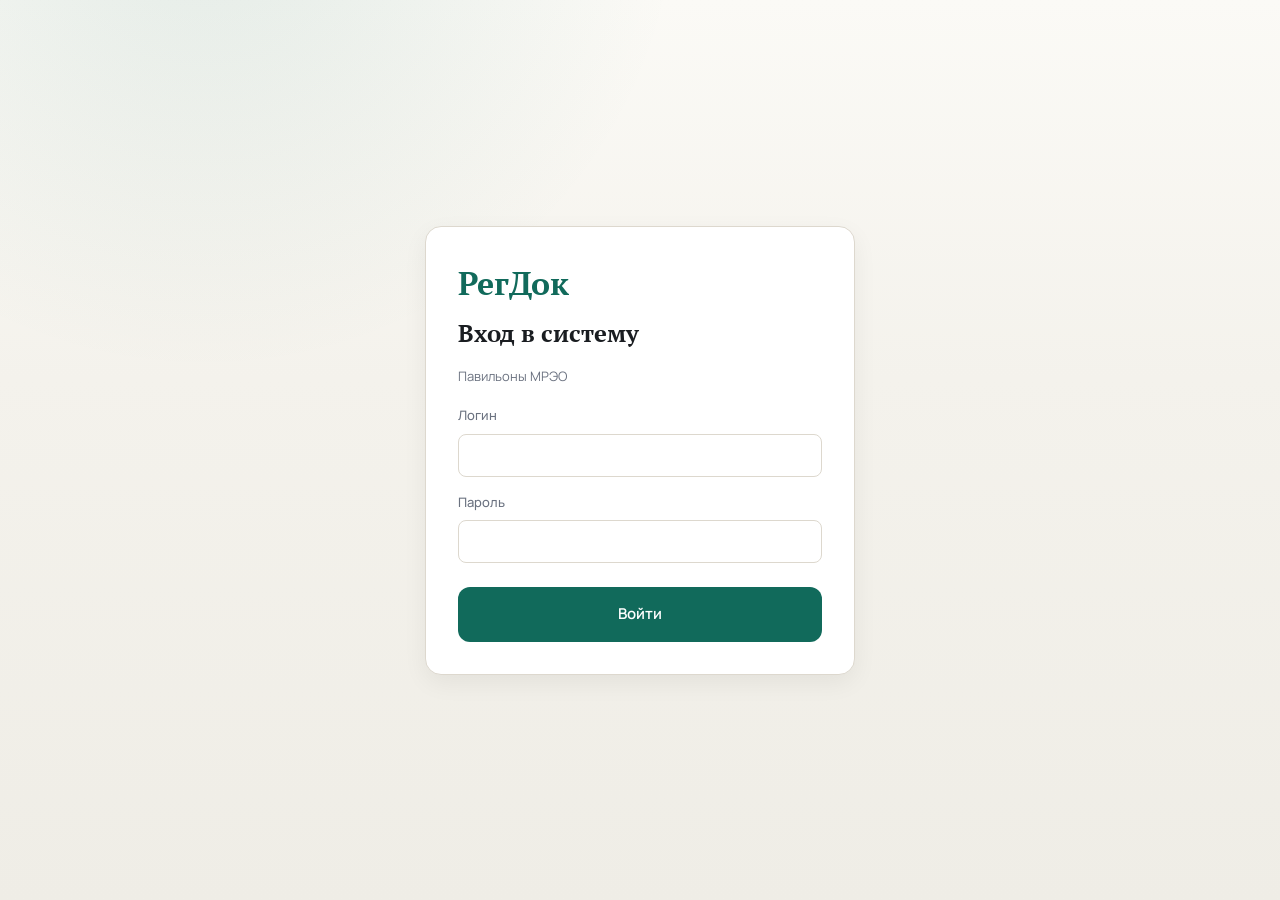
==== frontend/account.html @ 361590d9 "feat: redesign working frontend screens" ====
<!DOCTYPE html>
<html lang="ru">
<head>
  <meta charset="UTF-8">
  <meta name="viewport" content="width=device-width, initial-scale=1">
  <script src="page-auth-guard.js"></script>
  <title>Меню</title>
  <link rel="preconnect" href="https://fonts.googleapis.com">
  <link rel="preconnect" href="https://fonts.gstatic.com" crossorigin>
  <link href="https://fonts.googleapis.com/css2?family=Manrope:wght@400;500;600;700&family=PT+Serif:wght@400;600&display=swap" rel="stylesheet">
  <link rel="stylesheet" href="styles.css">
</head>
<body>
  <div id="appHeader"></div>
  <div class="account account--hub">
    <nav class="account__sidebar">
      <div class="menu-group">
        <div class="menu-group__title">Подготовка документов</div>
        <a href="index.html">Форма подготовки документов</a>
      </div>
      <div class="menu-group" id="menuGroupPlate">
        <div class="menu-group__title">Номера</div>
        <a href="plate-operator.html" id="linkPlate" style="display:none;">Невыданные номера</a>
        <a href="plate-cash.html" id="linkPlateCash" style="display:none;">Касса номеров</a>
        <a href="warehouse.html" id="linkWarehouse" style="display:none;">Склад заготовок</a>
      </div>
      <div class="menu-group" id="menuGroupCash">
        <div class="menu-group__title">Касса (павильон 1)</div>
        <a href="cash-shifts.html" id="linkCash" style="display:none;">Касса</a>
      </div>
      <div class="menu-group" id="menuGroupAdmin">
        <div class="menu-group__title">Управление</div>
        <a href="analytics-docs.html" id="linkAnalyticsDocs" style="display:none;">Аналитика — Документы</a>
        <a href="analytics-plates.html" id="linkAnalyticsPlates" style="display:none;">Аналитика — Номера</a>
        <a href="admin.html" id="linkAdmin" style="display:none;">Админка</a>
        <a href="users.html" id="linkUsers" style="display:none;">Управление аккаунтами</a>
      </div>
      <div class="menu-group" style="margin-top: 1.5rem;">
        <a href="#" id="linkChangePassword" style="color: var(--text-muted);">Сменить пароль</a>
        <a href="login.html" id="linkLogout" style="color: var(--text-muted);">Выйти</a>
      </div>
    </nav>
    <main class="account__content">
      <div class="account__hero">
        <p class="account__eyebrow">Профиль и навигация</p>
        <h1>Рабочий центр</h1>
        <p id="userInfo">Выберите раздел слева.</p>
      </div>
      <div class="account__note">
        Основная навигация доступна в меню шапки. Эта страница оставлена как спокойный центр разделов и смены пароля.
      </div>
    </main>
  </div>
  <div id="modalChangePassword" class="modal" aria-hidden="true">
    <div class="modal__box">
      <h3>Сменить пароль</h3>
      <label for="inputOldPassword">Текущий пароль</label>
      <input type="password" id="inputOldPassword" autocomplete="current-password">
      <label for="inputNewPassword">Новый пароль</label>
      <input type="password" id="inputNewPassword" autocomplete="new-password">
      <label for="inputNewPassword2">Повторите новый пароль</label>
      <input type="password" id="inputNewPassword2" autocomplete="new-password">
      <p id="passwordMsg" class="text-caption" style="margin:0 0 0.75rem;"></p>
      <div class="row-actions">
        <button type="button" class="btn btn--primary" id="btnSubmitPassword">Сохранить</button>
        <button type="button" class="btn btn--secondary" id="btnCancelPassword">Отмена</button>
      </div>
    </div>
  </div>
  <script src="auth.js"></script>
  <script src="header-common.js"></script>
  <script src="account.js"></script>
</body>
</html>
---- frontend/styles.css ----
/* ==========================================================================
   Eye W — Design system & layout (2026-style)
   Stripe/Notion/Linear inspired: air, hierarchy, one accent, soft shadows.
   All existing IDs and JS-targeted classes preserved.
   ========================================================================== */

/* -------------------------------------------------------------------------- */
/* 1. Reset & tokens                                                           */
/* -------------------------------------------------------------------------- */
:root {
  /* Primary + neutrals */
  --color-primary: #116a5b;
  --color-primary-hover: #0b5247;
  --color-primary-soft: #e7f2ef;
  --color-income: #0d6b5c;
  --color-danger: #b91c1c;
  --color-danger-bg: #fef2f2;

  --color-bg: #f5f3ee;
  --color-surface: #ffffff;
  --color-surface-alt: #f7f7f4;
  --color-text: #1a1d21;
  --color-text-muted: #6b7280;
  --color-border: #e4e1d9;
  --color-border-focus: var(--color-primary);

  /* Spacing (8px grid) */
  --space-1: 4px;
  --space-2: 8px;
  --space-3: 12px;
  --space-4: 16px;
  --space-5: 20px;
  --space-6: 24px;
  --space-8: 32px;
  --space-10: 40px;

  /* Radius */
  --radius-sm: 8px;
  --radius-md: 12px;
  --radius-lg: 16px;

  /* Shadows (soft, 2026) */
  --shadow-sm: 0 1px 2px rgba(0, 0, 0, 0.04);
  --shadow-md: 0 4px 12px rgba(0, 0, 0, 0.06);
  --shadow-lg: 0 8px 24px rgba(0, 0, 0, 0.06);

  /* Typography */
  --font-sans: 'Manrope', system-ui, -apple-system, sans-serif;
  --font-serif: 'PT Serif', Georgia, serif;

  --text-h1: 1.5rem;
  --text-h2: 1.25rem;
  --text-section: 0.875rem;
  --text-body: 0.9375rem;
  --text-caption: 0.8125rem;
  --line-height: 1.5;
  --line-height-tight: 1.35;

  /* Legacy aliases (used by existing markup) */
  --bg: var(--color-bg);
  --surface: var(--color-surface);
  --surface2: var(--color-surface-alt);
  --text: var(--color-text);
  --text-muted: var(--color-text-muted);
  --accent: var(--color-primary);
  --accent-hover: var(--color-primary-hover);
  --accent-soft: var(--color-primary-soft);
  --border: var(--color-border);
  --shadow: var(--shadow-sm);
  --radius: var(--radius-md);
}

*,
*::before,
*::after {
  box-sizing: border-box;
}

/* -------------------------------------------------------------------------- */
/* 2. Base                                                                     */
/* -------------------------------------------------------------------------- */
body {
  margin: 0;
  min-height: 100vh;
  background:
    radial-gradient(circle at 14% -10%, rgba(17, 106, 91, 0.11), transparent 34rem),
    linear-gradient(180deg, #fbfaf7 0%, var(--color-bg) 38%, #f0eee8 100%);
  color: var(--color-text);
  font-family: var(--font-sans);
  font-size: var(--text-body);
  line-height: var(--line-height);
  -webkit-font-smoothing: antialiased;
}

/* Typography scale */
.text-h1 { font-size: var(--text-h1); font-weight: 600; line-height: var(--line-height-tight); color: var(--color-text); }
.text-h2 { font-size: var(--text-h2); font-weight: 600; color: var(--color-text); }
.text-section { font-size: var(--text-section); font-weight: 600; color: var(--color-text-muted); text-transform: uppercase; letter-spacing: 0.03em; }
.text-body { font-size: var(--text-body); }
.text-caption { font-size: var(--text-caption); color: var(--color-text-muted); }

/* -------------------------------------------------------------------------- */
/* 3. Layout                                                                   */
/* -------------------------------------------------------------------------- */
.app,
.plate-page,
.plate-cash-page,
.cash-page,
.warehouse-page,
.admin,
.users {
  max-width: 1280px;
  margin: 0 auto;
  min-height: 100vh;
  display: flex;
  flex-direction: column;
  padding: var(--space-6);
}

/* Аналитика */
.analytics-section {
  margin-bottom: var(--space-6);
}

.analytics-section__header {
  display: flex;
  justify-content: space-between;
  align-items: center;
  margin-bottom: var(--space-3);
  gap: var(--space-3);
}

.analytics-section__controls {
  display: flex;
  align-items: center;
  gap: var(--space-2);
  font-size: var(--text-caption);
}

.analytics-section__controls select {
  padding: var(--space-1) var(--space-2);
  border-radius: var(--radius-sm);
  border: 1px solid var(--color-border);
  background: var(--color-surface);
}

.analytics-block {
  position: relative;
  background: var(--color-surface);
  border-radius: var(--radius-lg);
  border: 1px solid var(--color-border);
  padding: var(--space-4);
  box-shadow: var(--shadow-sm);
  min-height: 64px;
}

.analytics-block__loader {
  font-size: var(--text-caption);
  color: var(--color-text-muted);
}

.analytics-block--loading {
  opacity: 0.7;
}

.kpi-grid {
  display: grid;
  grid-template-columns: repeat(auto-fit, minmax(180px, 1fr));
  gap: var(--space-4);
}

.kpi-card {
  padding: var(--space-3);
  border-radius: var(--radius-md);
  border: 1px solid var(--color-border);
  background: var(--color-surface-alt);
}

.kpi-card--highlight {
  border-color: var(--color-primary);
  background: var(--color-primary-soft);
}

.kpi-card__label {
  font-size: var(--text-caption);
  color: var(--color-text-muted);
  margin-bottom: var(--space-2);
}

.kpi-card__value {
  font-size: 1.2rem;
  font-weight: 600;
  margin-bottom: var(--space-2);
}

.kpi-card__delta {
  font-size: var(--text-caption);
}

.delta {
  font-weight: 500;
}

.delta--up {
  color: #059669; /* green */
}

.delta--down {
  color: #b91c1c; /* red */
}

.delta--zero {
  color: var(--color-text-muted);
}

.table-wrapper {
  width: 100%;
  overflow-x: auto;
}

.analytics-table {
  width: 100%;
  border-collapse: collapse;
  font-size: var(--text-body);
}

.analytics-table th,
.analytics-table td {
  padding: var(--space-2) var(--space-3);
  border-bottom: 1px solid var(--color-border);
  text-align: left;
  white-space: nowrap;
}

.analytics-table th {
  font-size: var(--text-caption);
  color: var(--color-text-muted);
  text-transform: uppercase;
  letter-spacing: 0.03em;
}

.analytics-table--sortable th {
  cursor: pointer;
}

.analytics-table--sortable th.sorted {
  color: var(--color-primary);
}

.analytics-table--sortable th.sorted--asc::after,
.analytics-table--sortable th.sorted--desc::after {
  content: '';
  display: inline-block;
  margin-left: 4px;
  border: 4px solid transparent;
}

.analytics-table--sortable th.sorted--asc::after {
  border-bottom-color: var(--color-primary);
}

.analytics-table--sortable th.sorted--desc::after {
  border-top-color: var(--color-primary);
}

.account {
  display: flex;
  min-height: 100vh;
  max-width: none;
  padding: 0;
}

/* -------------------------------------------------------------------------- */
/* 4. Header & nav                                                             */
/* -------------------------------------------------------------------------- */
.header {
  background: var(--color-surface);
  padding: var(--space-5) var(--space-6);
  border-radius: var(--radius-lg);
  box-shadow: var(--shadow-sm);
  margin-bottom: var(--space-6);
  display: flex;
  flex-wrap: wrap;
  align-items: center;
  gap: var(--space-4);
  border: 1px solid var(--color-border);
}

.header__title {
  font-family: var(--font-serif);
  font-size: var(--text-h1);
  font-weight: 600;
  margin: 0;
  color: var(--color-text);
}

.header__subtitle {
  margin: 0;
  color: var(--color-text-muted);
  font-size: var(--text-caption);
  font-weight: 400;
}

.nav-bar {
  display: flex;
  flex-wrap: wrap;
  align-items: center;
  gap: var(--space-2) var(--space-4);
  margin-left: auto;
  font-size: var(--text-caption);
}

.nav-bar .nav-group {
  display: flex;
  align-items: center;
  gap: var(--space-2);
}

.nav-bar .nav-group + .nav-group::before {
  content: '';
  display: inline-block;
  width: 1px;
  height: 1em;
  background: var(--color-border);
  margin-right: var(--space-2);
  vertical-align: middle;
}

.nav-bar a {
  color: var(--color-primary);
  text-decoration: none;
  white-space: nowrap;
  padding: var(--space-1) var(--space-2);
  border-radius: var(--radius-sm);
  transition: color 0.15s ease, background 0.15s ease;
}

.nav-bar a:hover {
  color: var(--color-primary-hover);
  background: var(--color-primary-soft);
}

.nav-bar a:focus-visible {
  outline: none;
  box-shadow: 0 0 0 2px var(--color-primary-soft);
  border-radius: var(--radius-sm);
}

.nav-bar .nav-user {
  color: var(--color-text-muted);
  margin-right: var(--space-1);
}

.nav-bar .nav-logout {
  color: var(--color-text-muted);
}

.nav-bar .nav-logout:hover {
  color: var(--color-text);
}

/* Dashboard header: павильон, быстрый экшен, меню 3 точки */
.header--dashboard .header__row {
  display: flex;
  flex-wrap: wrap;
  align-items: center;
  justify-content: space-between;
  gap: var(--space-4);
  width: 100%;
}
.header--dashboard .header__brand {
  display: flex;
  align-items: center;
  gap: var(--space-4);
  flex-wrap: wrap;
}
.header--dashboard .header__title {
  margin: 0;
}
.header__pavilion-label,
.header__pavilion-select {
  font-size: var(--text-caption);
  color: var(--color-text-muted);
}
.header__pavilion-select {
  padding: var(--space-1) var(--space-2);
  border: 1px solid var(--color-border);
  border-radius: var(--radius-sm);
  background: var(--color-surface);
  color: var(--color-text);
}
.header__actions {
  display: flex;
  align-items: center;
  gap: var(--space-3);
}
.header__quick-create {
  white-space: nowrap;
}
.header__menu-wrap {
  position: relative;
  display: flex;
  align-items: center;
  gap: var(--space-2);
}
.header__user-name {
  font-size: var(--text-body);
  color: var(--color-text);
  cursor: pointer;
  padding: var(--space-1) var(--space-2);
  border-radius: var(--radius-sm);
  user-select: none;
}
.header__user-name:hover {
  color: var(--color-primary);
  background: var(--color-primary-soft);
}
.header__logout-link {
  font-size: var(--text-caption);
  color: var(--color-text-muted);
  text-decoration: none;
  padding: var(--space-1) var(--space-2);
  border-radius: var(--radius-sm);
  white-space: nowrap;
}
.header__logout-link:hover {
  color: var(--color-primary);
  background: var(--color-primary-soft);
}
.header__menu-btn {
  width: 2.25rem;
  height: 2.25rem;
  padding: 0;
  border: 1px solid var(--color-border);
  border-radius: var(--radius-sm);
  background: var(--color-surface);
  color: var(--color-text);
  font-size: 1.25rem;
  line-height: 1;
  cursor: pointer;
  display: flex;
  align-items: center;
  justify-content: center;
  transition: background 0.15s ease, border-color 0.15s ease;
}
.header__menu-btn:hover {
  background: var(--color-surface-alt);
  border-color: var(--color-text-muted);
}
.header__dropdown {
  position: absolute;
  top: 100%;
  right: 0;
  margin-top: var(--space-1);
  min-width: 12rem;
  background: var(--color-surface);
  border: 1px solid var(--color-border);
  border-radius: var(--radius-md);
  box-shadow: var(--shadow-lg);
  z-index: 100;
  padding: var(--space-2);
}
.header__dropdown {
  display: none;
}
.header__dropdown.header__dropdown--open {
  display: block;
}
.header__dropdown-group {
  font-size: var(--text-caption);
  font-weight: 600;
  color: var(--color-text-muted);
  padding: var(--space-2) var(--space-3) var(--space-1);
  margin-top: var(--space-2);
}
.header__dropdown-group:first-child {
  margin-top: 0;
}
.header__dropdown-inner a {
  display: block;
  padding: var(--space-2) var(--space-3);
  color: var(--color-text);
  text-decoration: none;
  border-radius: var(--radius-sm);
  font-size: var(--text-body);
}
.header__dropdown-inner a:hover {
  background: var(--color-primary-soft);
  color: var(--color-primary);
}
.header__dropdown-inner a.header__dropdown-link--active {
  background: var(--color-primary-soft);
  color: var(--color-primary);
  font-weight: 600;
}
.header__dropdown-inner hr {
  border: none;
  border-top: 1px solid var(--color-border);
  margin: var(--space-2) 0;
}

.orders-table {
  width: 100%;
  border-collapse: collapse;
  font-size: var(--text-caption);
}
.orders-table th,
.orders-table td {
  padding: var(--space-2) var(--space-3);
  text-align: left;
  border-bottom: 1px solid var(--color-border);
}
.orders-table th {
  font-weight: 600;
  color: var(--color-text-muted);
}

.header__operator,
.header__user {
  margin-left: auto;
  font-size: var(--text-caption);
  color: var(--color-text-muted);
}

.header__operator-label { margin-right: var(--space-2); }
.header__operator-name { font-weight: 600; color: var(--color-text); }
.header__user a { color: var(--color-primary); }

.header__operator-btn,
.header__operator-select {
  padding: var(--space-2) var(--space-3);
  font-size: var(--text-caption);
  border: 1px solid var(--color-border);
  border-radius: var(--radius-sm);
  background: var(--color-surface-alt);
  color: var(--color-text);
  cursor: pointer;
  transition: border-color 0.15s ease, color 0.15s ease;
}

.header__operator-btn:hover {
  color: var(--color-primary);
  border-color: var(--color-primary);
}

/* -------------------------------------------------------------------------- */
/* 5. Main content                                                             */
/* -------------------------------------------------------------------------- */
.main {
  flex: 1;
  display: flex;
  flex-direction: column;
  gap: var(--space-5);
}

/* -------------------------------------------------------------------------- */
/* 6. Cards                                                                    */
/* -------------------------------------------------------------------------- */
.card {
  background: linear-gradient(180deg, rgba(255, 255, 255, 0.98), rgba(255, 255, 255, 0.94));
  border-radius: 22px;
  box-shadow: 0 18px 44px rgba(42, 37, 27, 0.07);
  padding: var(--space-6);
  border: 1px solid rgba(228, 225, 217, 0.9);
  transition: box-shadow 0.2s ease;
}

.card:hover {
  box-shadow: 0 22px 54px rgba(42, 37, 27, 0.09);
}

.card__title {
  font-family: var(--font-serif);
  font-size: var(--text-h2);
  font-weight: 600;
  margin: 0 0 var(--space-5) 0;
  color: var(--color-text);
  padding-bottom: var(--space-3);
  border-bottom: 1px solid var(--color-border);
}

.card__title-row {
  display: flex;
  align-items: center;
  justify-content: space-between;
  gap: var(--space-3);
  margin-bottom: var(--space-5);
}

.card__title-row .card__title {
  margin: 0;
  flex: 1;
}

.card--primary {
  position: relative;
  overflow: hidden;
  border-left: 0;
}

.card--primary::before {
  content: "";
  position: absolute;
  inset: 0 auto 0 0;
  width: 5px;
  background: linear-gradient(180deg, #116a5b, #d8a63f);
}

.card--summary .summary__value--total {
  font-size: 1.35rem;
  color: var(--color-primary);
}

/* -------------------------------------------------------------------------- */
/* 7. Buttons                                                                  */
/* -------------------------------------------------------------------------- */
.btn {
  padding: var(--space-3) var(--space-5);
  font: inherit;
  font-size: var(--text-body);
  font-weight: 600;
  border: none;
  border-radius: var(--radius-md);
  cursor: pointer;
  transition: background 0.15s ease, transform 0.05s ease, box-shadow 0.15s ease;
}

.btn:focus-visible {
  outline: none;
  box-shadow: 0 0 0 2px var(--color-surface), 0 0 0 4px var(--color-primary-soft);
}

.btn:active {
  transform: scale(0.98);
}

.btn--primary {
  background: var(--color-primary);
  color: #fff;
}

.btn--primary:hover:not(:disabled) {
  background: var(--color-primary-hover);
  box-shadow: var(--shadow-sm);
}

.btn--primary:disabled {
  background: var(--color-border);
  color: var(--color-text-muted);
  cursor: not-allowed;
}

.btn--secondary {
  background: var(--color-surface-alt);
  color: var(--color-text);
  border: 1px solid var(--color-border);
}

.btn--secondary:hover:not(:disabled) {
  background: var(--color-border);
  border-color: var(--color-text-muted);
}

.btn--secondary:disabled {
  opacity: 0.6;
  cursor: not-allowed;
}

.btn--danger {
  background: var(--color-danger);
  color: #fff;
  border-color: var(--color-danger);
}

.btn--danger:hover:not(:disabled) {
  background: #991b1b;
}

.btn-sm {
  padding: var(--space-2) var(--space-3);
  font-size: var(--text-caption);
}

.btn-group {
  display: flex;
  gap: var(--space-2);
  flex-wrap: wrap;
  align-items: center;
}

.btn-group--vertical { flex-direction: column; align-items: flex-start; }
.btn-group--separated { gap: var(--space-3); }
.btn-group--separated .btn-group__primary { padding-right: var(--space-2); border-right: 1px solid var(--color-border); }

.actions {
  display: flex;
  flex-wrap: wrap;
  gap: var(--space-3);
}

/* -------------------------------------------------------------------------- */
/* 8. Form: grid, sections, fields (keep for app.js)                          */
/* -------------------------------------------------------------------------- */
.form-grid,
.form-row {
  display: grid;
  gap: var(--space-4) var(--space-5);
  margin-bottom: var(--space-5);
}

.form-grid {
  grid-template-columns: 1fr 1fr;
}

.form-row {
  grid-template-columns: repeat(auto-fit, minmax(160px, 1fr));
}

.form-row.amounts {
  grid-template-columns: repeat(auto-fit, minmax(120px, 1fr));
}

.form-row--add-doc {
  grid-template-columns: 1fr auto;
  align-items: end;
}

.btn--add-doc { margin-bottom: var(--space-1); }

.form-section {
  border: none;
  margin: 0 0 var(--space-6) 0;
  padding: 0 0 var(--space-5) 0;
  border-bottom: 1px solid rgba(228, 225, 217, 0.75);
}

.form-section:last-of-type {
  border-bottom: none;
  margin-bottom: 0;
  padding-bottom: 0;
}

.form-section--togglable {
  padding: 0;
  border: 1px solid rgba(228, 225, 217, 0.82);
  border-radius: 18px;
  background: rgba(247, 247, 244, 0.72);
  overflow: hidden;
  margin-bottom: var(--space-4);
}

.form-section--togglable .form-section__toggle {
  padding: var(--space-3) var(--space-4);
  cursor: pointer;
  user-select: none;
  transition: background 0.15s ease;
}

.form-section--togglable .form-section__toggle:hover {
  background: rgba(0, 0, 0, 0.03);
}

.form-section--togglable .form-section__body {
  padding: 0 var(--space-4) var(--space-4);
  overflow: hidden;
  opacity: 1;
}

.form-section--togglable .form-section__body--closed {
  display: none;
  padding-top: 0;
  padding-bottom: 0;
  opacity: 0;
  margin: 0;
}

.form-section--togglable .form-section__body .form-grid {
  margin-bottom: 0;
  padding-top: var(--space-2);
  border-top: 1px solid rgba(228, 225, 217, 0.78);
}

.form-section__title {
  font-family: var(--font-sans);
  font-size: 0.78rem;
  font-weight: 700;
  color: #52615f;
  text-transform: uppercase;
  letter-spacing: 0.075em;
  padding: 0 var(--space-2) 0 0;
}

.form-section__sub { margin-top: var(--space-5); padding-top: var(--space-4); border-top: 1px solid var(--color-border); }
.form-section__sub-title { font-size: var(--text-caption); font-weight: 600; color: var(--color-text-muted); margin-bottom: var(--space-3); }
.form-grid--wide { grid-template-columns: repeat(auto-fill, minmax(160px, 1fr)); }
.form-grid--dkp { grid-template-columns: repeat(auto-fit, minmax(140px, 1fr)); }
.form-section__sub--dkp-single .field--dkp-row { display: flex; flex-wrap: wrap; align-items: flex-end; gap: var(--space-4); }
.form-section__sub--dkp-single .field--dkp-row .field--grow { flex: 1; min-width: 200px; }

.document-group {
  display: grid;
  gap: var(--space-3);
  padding: var(--space-4) 0 0;
  border: 0;
  border-top: 1px solid rgba(228, 225, 217, 0.78);
  border-radius: 0;
  background: transparent;
}

.document-group__title {
  display: inline-flex;
  width: fit-content;
  align-items: center;
  gap: var(--space-2);
  font-size: 0.76rem;
  font-weight: 700;
  letter-spacing: 0.065em;
  text-transform: uppercase;
  color: #52615f;
}

.document-group__title::before {
  content: "";
  width: 0.55rem;
  height: 0.55rem;
  border-radius: 999px;
  background: color-mix(in srgb, var(--color-primary) 72%, #d8a63f);
}

.document-group__row {
  display: grid;
  grid-template-columns: repeat(12, minmax(0, 1fr));
  align-items: flex-end;
  gap: var(--space-3);
}

.document-group__row--passport .mini-field:nth-child(1) { grid-column: span 2; min-width: 5.75rem; }
.document-group__row--passport .mini-field:nth-child(2) { grid-column: span 3; min-width: 7rem; }
.document-group__row--passport .mini-field--issued-by { grid-column: span 7; }
.document-group__row:not(.document-group__row--passport) .mini-field { grid-column: span 3; min-width: 9rem; }
.document-group__row--passport .mini-field:nth-child(1),
.document-group__row--passport .mini-field:nth-child(2),
.document-group__row:not(.document-group__row--passport) .mini-field {
  justify-self: start;
  width: 100%;
}

.document-group__row--passport .mini-field:nth-child(1) { max-width: 7rem; }
.document-group__row--passport .mini-field:nth-child(2) { max-width: 9rem; }
.document-group__row:not(.document-group__row--passport) .mini-field { max-width: 11rem; }

.mini-field {
  display: flex;
  flex-direction: column;
  gap: var(--space-1);
}

.mini-field--issued-by {
  min-width: min(100%, 18rem);
}

.field__input--series {
  width: 6.5rem;
}

.field__input--doc-number {
  width: 8rem;
}

.field__input--date {
  width: 10rem;
}

.field__input--division {
  width: 9rem;
}

.field__input--phone {
  max-width: 18rem;
}

.vehicle-docs {
  display: grid;
  grid-template-columns: repeat(auto-fit, minmax(260px, 1fr));
  gap: var(--space-4);
}

.vehicle-doc {
  display: flex;
  flex-direction: column;
  gap: var(--space-3);
  padding: var(--space-3);
  border: 1px solid var(--color-border);
  border-radius: var(--radius-sm);
  background: var(--color-surface);
}

/* Toggle / checkbox */
.toggle-label {
  display: inline-flex;
  align-items: center;
  gap: var(--space-3);
  cursor: pointer;
  font-weight: 500;
  font-size: var(--text-body);
  color: var(--color-text);
}

.toggle-label__input {
  position: absolute;
  opacity: 0;
  width: 0;
  height: 0;
}

.toggle-label__box {
  flex-shrink: 0;
  width: 1.25rem;
  height: 1.25rem;
  border: 2px solid var(--color-border);
  border-radius: 5px;
  background: var(--color-surface);
  transition: border-color 0.15s ease, background 0.15s ease, box-shadow 0.15s ease;
  position: relative;
}

.toggle-label__input:focus-visible + .toggle-label__box {
  box-shadow: 0 0 0 2px var(--color-primary-soft);
}

.toggle-label__input:checked + .toggle-label__box {
  background: var(--color-primary);
  border-color: var(--color-primary);
}

.toggle-label__input:checked + .toggle-label__box::after {
  content: '';
  position: absolute;
  left: 5px;
  top: 2px;
  width: 5px;
  height: 9px;
  border: solid white;
  border-width: 0 2px 2px 0;
  transform: rotate(45deg);
}

.toggle-label__text { flex: 1; }

/* Field */
.field__label {
  display: block;
  font-size: 0.76rem;
  font-weight: 650;
  color: var(--color-text-muted);
  margin-bottom: 0.38rem;
  letter-spacing: 0.012em;
}

.field__input,
.field__select {
  width: 100%;
  padding: 0.86rem 0.92rem;
  font: inherit;
  font-size: var(--text-body);
  border: 1px solid rgba(214, 210, 200, 0.95);
  border-radius: 14px;
  background: rgba(247, 247, 244, 0.78);
  color: var(--color-text);
  box-shadow: inset 0 1px 0 rgba(255, 255, 255, 0.75);
  transition: border-color 0.15s ease, box-shadow 0.15s ease, background 0.15s ease;
}

.field__input:focus,
.field__select:focus {
  outline: none;
  border-color: var(--color-primary);
  background: #fff;
  box-shadow: 0 0 0 3px rgba(17, 106, 91, 0.11), inset 0 1px 0 rgba(255, 255, 255, 0.8);
}

.field__input::placeholder {
  color: var(--color-text-muted);
}

.field__input--number { max-width: 140px; }
.field__input--readonly {
  background: var(--color-surface-alt);
  color: var(--color-text-muted);
  cursor: default;
}

.field--full { grid-column: 1 / -1; }
.field--plate { display: flex; align-items: flex-end; }
.plate-option { display: flex; align-items: center; gap: var(--space-3); flex-wrap: wrap; }
.plate-option .toggle-label { margin-bottom: 0; }
.plate-option__qty { flex-shrink: 0; }
.field__select--sm { padding: 0.4rem 0.5rem; font-size: var(--text-caption); min-width: 120px; }

/* -------------------------------------------------------------------------- */
/* 9. Documents to print & doc list (app.js)                                  */
/* -------------------------------------------------------------------------- */
.documents-to-print { margin: var(--space-4) 0; }
.documents-to-print__empty { color: var(--color-text-muted); font-size: var(--text-caption); margin: 0 0 var(--space-2) 0; }
.documents-to-print__list { list-style: none; margin: 0; padding: 0; }

.documents-to-print__item {
  display: flex;
  align-items: center;
  justify-content: space-between;
  padding: var(--space-2) var(--space-3);
  background: var(--color-surface-alt);
  border-radius: var(--radius-sm);
  margin-bottom: var(--space-2);
  font-size: var(--text-caption);
  transition: background 0.15s ease;
}

.documents-to-print__item:hover {
  background: var(--color-border);
}

.documents-to-print__item-info { display: flex; align-items: baseline; gap: var(--space-2); }
.documents-to-print__item-price { color: var(--color-text-muted); font-size: 0.85rem; }

.documents-to-print__item-remove {
  padding: var(--space-1) var(--space-2);
  font-size: 0.8rem;
  color: var(--color-text-muted);
  background: transparent;
  border: 1px solid var(--color-border);
  border-radius: var(--radius-sm);
  cursor: pointer;
  transition: color 0.15s ease, border-color 0.15s ease;
}

.documents-to-print__item-remove:hover {
  color: var(--color-text);
  border-color: var(--color-text-muted);
}

.history-menu {
  position: relative;
  flex-shrink: 0;
}

.history-menu__trigger {
  border: 1px solid var(--color-border);
  background: var(--color-surface);
  color: var(--color-text);
  border-radius: 999px;
  padding: 10px 16px;
  font: inherit;
  font-size: var(--text-caption);
  font-weight: 600;
  cursor: pointer;
  transition: border-color 0.15s ease, background 0.15s ease, color 0.15s ease;
}

.history-menu__trigger:hover,
.history-menu__trigger[aria-expanded="true"] {
  border-color: var(--color-primary);
  background: var(--color-primary-soft);
  color: var(--color-primary);
}

.history-menu__popover {
  position: absolute;
  top: calc(100% + 10px);
  right: 0;
  z-index: 20;
  width: min(360px, calc(100vw - 48px));
  padding: var(--space-3);
  background: var(--color-surface);
  border: 1px solid var(--color-border);
  border-radius: var(--radius-lg);
  box-shadow: var(--shadow-lg);
}

.history-menu__header,
.history-menu__footer {
  display: flex;
  align-items: center;
  justify-content: space-between;
  gap: var(--space-2);
}

.history-menu__header {
  margin-bottom: var(--space-3);
}

.history-menu__meta {
  color: var(--color-text-muted);
  font-size: var(--text-caption);
}

.history-menu__footer {
  margin-top: var(--space-3);
}

.history-menu__nav {
  border: 1px solid var(--color-border);
  background: var(--color-surface-alt);
  color: var(--color-text);
  border-radius: var(--radius-sm);
  padding: 8px 12px;
  font: inherit;
  font-size: var(--text-caption);
  cursor: pointer;
}

.history-menu__nav:disabled {
  opacity: 0.5;
  cursor: default;
}

/* -------------------------------------------------------------------------- */
/* 10. Summary & preview                                                       */
/* -------------------------------------------------------------------------- */
.summary { margin-bottom: var(--space-5); }
.summary__row {
  display: flex;
  justify-content: space-between;
  align-items: center;
  padding: var(--space-2) 0;
  border-bottom: 1px solid var(--color-border);
}
.summary__row:last-child { border-bottom: none; }
.summary__row--total {
  margin-top: var(--space-2);
  padding-top: var(--space-3);
  border-top: 2px solid var(--color-border);
}
.summary__label { color: var(--color-text-muted); font-size: var(--text-caption); }
.summary__value { font-weight: 600; color: var(--color-text); }
.summary__value--income { color: var(--color-income); }
.summary__value--total { font-family: var(--font-serif); }
.summary__hint { margin: var(--space-3) 0 0; font-size: 0.8rem; color: var(--color-text-muted); }

.preview {
  background: var(--color-surface-alt);
  border-radius: var(--radius-sm);
  padding: var(--space-4);
  font-size: var(--text-caption);
}
.preview__line { margin: var(--space-2) 0; }
.preview__line strong { color: var(--color-text-muted); font-weight: 500; margin-right: var(--space-2); }

/* -------------------------------------------------------------------------- */
/* 11. Form history (app.js)                                                  */
/* -------------------------------------------------------------------------- */
.form-history-list {
  list-style: none;
  margin: 0;
  padding: 0;
  max-height: 280px;
  overflow-y: auto;
}

.form-history-list__item {
  padding: var(--space-2) var(--space-3);
  border-radius: var(--radius-md);
  cursor: pointer;
  margin-bottom: var(--space-2);
  background: var(--color-surface-alt);
  font-size: var(--text-caption);
  border: 1px solid transparent;
  transition: background 0.15s ease, color 0.15s ease, border-color 0.15s ease;
}

.form-history-list--popover {
  max-height: 320px;
}

.form-history-list__title,
.form-history-list__time {
  display: block;
}

.form-history-list__title {
  font-weight: 600;
  color: var(--color-text);
}

.form-history-list__time {
  margin-top: 2px;
  color: var(--color-text-muted);
  font-size: 0.78rem;
}

.form-history-list__item:hover {
  background: var(--color-primary-soft);
  color: var(--color-primary);
  border-color: var(--color-primary-soft);
}

.form-history-list__item:focus-visible {
  outline: none;
  box-shadow: 0 0 0 2px var(--color-primary-soft);
}

.form-history-list__loading {
  color: var(--color-text-muted);
  padding: var(--space-2) 0;
}

/* -------------------------------------------------------------------------- */
/* 12. Footer                                                                  */
/* -------------------------------------------------------------------------- */
.footer {
  margin-top: var(--space-6);
  padding: var(--space-3) 0;
  font-size: 0.8rem;
  color: var(--color-text-muted);
  display: flex;
  justify-content: space-between;
  align-items: center;
}

.footer__time { font-variant-numeric: tabular-nums; }
.footer__admin { color: var(--color-primary); text-decoration: none; }
.footer__admin:hover { text-decoration: underline; }

/* -------------------------------------------------------------------------- */
/* 13. Data tables (unified)                                                   */
/* -------------------------------------------------------------------------- */
.data-table-wrap {
  overflow-x: auto;
  background: var(--color-surface);
  border-radius: var(--radius-lg);
  box-shadow: var(--shadow-sm);
  border: 1px solid var(--color-border);
}

.data-table {
  width: 100%;
  border-collapse: collapse;
  font-size: var(--text-body);
}

.data-table th,
.data-table td {
  padding: var(--space-3) var(--space-4);
  text-align: left;
  border-bottom: 1px solid var(--color-border);
}

.data-table th {
  background: var(--color-surface-alt);
  font-weight: 600;
  font-size: var(--text-caption);
  color: var(--color-text-muted);
}

.data-table tbody tr {
  transition: background 0.1s ease;
}

.data-table tbody tr:hover {
  background: var(--color-surface-alt);
}

.data-table tbody tr:last-child td { border-bottom: none; }
.data-table tfoot td {
  background: var(--color-surface-alt);
  font-weight: 600;
  border-top: 2px solid var(--color-border);
  padding: var(--space-3) var(--space-4);
}

.data-table input {
  width: 100%;
  min-width: 60px;
  padding: var(--space-2) var(--space-3);
  border: 1px solid transparent;
  border-radius: var(--radius-sm);
  box-sizing: border-box;
  font: inherit;
  transition: border-color 0.15s ease;
}

.data-table input:hover { border-color: var(--color-border); }
.data-table input:focus { outline: none; border-color: var(--color-primary); }

/* Status badges */
.badge {
  display: inline-block;
  font-size: var(--text-caption);
  padding: var(--space-1) var(--space-2);
  border-radius: var(--radius-sm);
  font-weight: 500;
}

.badge--paid { background: #fef3c7; color: #92400e; }
.badge--progress { background: #dbeafe; color: #1e40af; }
.badge--ready { background: #d1fae5; color: #065f46; }
.badge--problem { background: var(--color-danger-bg); color: var(--color-danger); }

/* -------------------------------------------------------------------------- */
/* 14. Modals (unified)                                                        */
/* -------------------------------------------------------------------------- */
.modal {
  display: none;
  position: fixed;
  inset: 0;
  background: rgba(0, 0, 0, 0.4);
  z-index: 100;
  align-items: center;
  justify-content: center;
  padding: var(--space-4);
  backdrop-filter: blur(2px);
}

.modal.show {
  display: flex;
}

.modal__box {
  background: var(--color-surface);
  padding: var(--space-6);
  border-radius: var(--radius-lg);
  max-width: 400px;
  width: 100%;
  box-shadow: var(--shadow-lg);
  border: 1px solid var(--color-border);
}

.modal__box h3 {
  margin: 0 0 var(--space-4);
  font-size: var(--text-h2);
  font-weight: 600;
}

.modal__box label {
  display: block;
  margin-bottom: var(--space-2);
  font-size: var(--text-caption);
  font-weight: 500;
  color: var(--color-text-muted);
}

.modal__box input {
  width: 100%;
  padding: var(--space-3) var(--space-4);
  margin-bottom: var(--space-4);
  box-sizing: border-box;
  border: 1px solid var(--color-border);
  border-radius: var(--radius-sm);
  font: inherit;
}

.modal__box input:focus {
  outline: none;
  border-color: var(--color-primary);
  box-shadow: 0 0 0 3px var(--color-primary-soft);
}

.modal__box .row-actions {
  display: flex;
  gap: var(--space-2);
  margin-top: var(--space-4);
}

/* -------------------------------------------------------------------------- */
/* 15. Login page                                                              */
/* -------------------------------------------------------------------------- */
.login-page {
  min-height: 100vh;
  display: flex;
  align-items: center;
  justify-content: center;
  padding: var(--space-6);
}

.login-card {
  background: var(--color-surface);
  border-radius: var(--radius-lg);
  box-shadow: var(--shadow-lg);
  padding: var(--space-8);
  width: 100%;
  max-width: 400px;
  border: 1px solid var(--color-border);
}

.login-card h1 {
  font-family: var(--font-serif);
  margin: 0 0 var(--space-4);
  font-size: var(--text-h1);
  font-weight: 600;
}

.login-card .login-subtitle {
  color: var(--color-text-muted);
  margin: 0 0 var(--space-5);
  font-size: var(--text-caption);
}

.login-card label {
  display: block;
  margin-bottom: var(--space-2);
  color: var(--color-text-muted);
  font-size: var(--text-caption);
  font-weight: 500;
}

.login-card input {
  width: 100%;
  padding: var(--space-3) var(--space-4);
  border: 1px solid var(--color-border);
  border-radius: var(--radius-sm);
  font-size: var(--text-body);
  margin-bottom: var(--space-4);
  box-sizing: border-box;
  transition: border-color 0.15s ease, box-shadow 0.15s ease;
}

.login-card input:focus {
  outline: none;
  border-color: var(--color-primary);
  box-shadow: 0 0 0 3px var(--color-primary-soft);
}

.login-card .btn {
  width: 100%;
  padding: var(--space-4);
  font-size: var(--text-body);
  margin-top: var(--space-2);
}

.login-error {
  color: var(--color-danger);
  font-size: var(--text-caption);
  margin-bottom: var(--space-4);
}

/* -------------------------------------------------------------------------- */
/* 16. Account (menu) sidebar                                                  */
/* -------------------------------------------------------------------------- */
.account__sidebar {
  width: 260px;
  min-width: 260px;
  background: var(--color-surface);
  border-right: 1px solid var(--color-border);
  padding: var(--space-5) 0;
}

.account__sidebar a {
  display: block;
  padding: var(--space-2) var(--space-5);
  color: var(--color-text);
  text-decoration: none;
  transition: background 0.15s ease, color 0.15s ease;
}

.account__sidebar a:hover {
  background: var(--color-surface-alt);
  color: var(--color-primary);
}

.account__sidebar .active {
  font-weight: 600;
  color: var(--color-primary);
}

.account__sidebar .menu-group { margin-top: var(--space-4); }
.account__sidebar .menu-group:first-child { margin-top: 0; }
.account__sidebar .menu-group__title {
  padding: var(--space-2) var(--space-5);
  font-size: 0.75rem;
  font-weight: 600;
  text-transform: uppercase;
  letter-spacing: 0.03em;
  color: var(--color-text-muted);
}

.account__content {
  flex: 1;
  padding: var(--space-8);
}

.account__content h1 { font-family: var(--font-serif); margin: 0 0 var(--space-2); font-size: var(--text-h1); }
.account__content p { color: var(--color-text-muted); margin: 0; }

/* -------------------------------------------------------------------------- */
/* 17. Plate operator page                                                     */
/* -------------------------------------------------------------------------- */
#orderList { margin-top: 0; }
.empty-msg {
  text-align: center;
  padding: var(--space-10) var(--space-4);
  color: var(--color-text-muted);
  font-size: var(--text-body);
}

.plate-table {
  width: 100%;
  border-collapse: collapse;
  background: var(--color-surface);
  border-radius: var(--radius-lg);
  box-shadow: var(--shadow-sm);
  overflow: hidden;
  border: 1px solid var(--color-border);
}

.plate-table th,
.plate-table td {
  padding: var(--space-3) var(--space-4);
  text-align: left;
  border-bottom: 1px solid var(--color-border);
}

.plate-table th {
  background: var(--color-surface-alt);
  font-weight: 600;
  font-size: var(--text-caption);
}

.plate-table tr:last-child td { border-bottom: none; }
.plate-table .status { font-size: var(--text-caption); padding: var(--space-1) var(--space-2); border-radius: var(--radius-sm); font-weight: 500; }
.plate-table .status-PAID { background: #fef3c7; color: #92400e; }
.plate-table .status-PLATE_IN_PROGRESS { background: #dbeafe; color: #1e40af; }
.plate-table .status-PLATE_READY { background: #d1fae5; color: #065f46; }
.plate-table .status-PROBLEM { background: var(--color-danger-bg); color: var(--color-danger); }
.plate-table .debt { color: var(--color-danger); font-weight: 600; }
.plate-table .paid { color: var(--color-income); }

.plate-table .doc-link {
  display: inline-flex;
  align-items: center;
  justify-content: center;
  width: 2rem;
  height: 2rem;
  border-radius: var(--radius-sm);
  background: var(--color-surface-alt);
  color: var(--color-primary);
  text-decoration: none;
  font-size: 1.1rem;
  transition: background 0.15s ease, color 0.15s ease;
}

.plate-table .doc-link:hover {
  background: var(--color-primary);
  color: var(--color-surface);
}
.plate-page__msg {
  margin: 0 0 var(--space-4);
  padding: var(--space-3) var(--space-4);
  border-radius: var(--radius-md);
  background: var(--color-primary-soft);
  color: var(--color-primary);
}
.plate-page__msg--error {
  background: var(--color-danger-bg);
  color: var(--color-danger);
}
.plate-cash-pending {
  margin-bottom: var(--space-5);
}

.btn-group__sep { width: 1px; height: 1.25em; background: var(--color-border); margin: 0 var(--space-1); }
.btn--danger-like { color: var(--color-text-muted); background: none; border: none; cursor: pointer; font: inherit; }
.btn--danger-like:hover { color: var(--color-danger); }

/* -------------------------------------------------------------------------- */
/* 18. Plate-cash & cash-shifts tables                                         */
/* -------------------------------------------------------------------------- */
.plate-cash-toolbar,
.cash-toolbar {
  display: flex;
  align-items: center;
  gap: var(--space-4);
  margin-bottom: var(--space-4);
  flex-wrap: wrap;
}

.plate-cash-table-wrap,
.cash-table-wrap {
  overflow-x: auto;
  background: var(--color-surface);
  border-radius: var(--radius-lg);
  box-shadow: var(--shadow-sm);
  border: 1px solid var(--color-border);
}

.plate-cash-table,
.cash-table {
  width: 100%;
  border-collapse: collapse;
  font-size: var(--text-body);
}

.plate-cash-table th,
.plate-cash-table td,
.cash-table th,
.cash-table td {
  padding: var(--space-2) var(--space-3);
  border-bottom: 1px solid var(--color-border);
}

.plate-cash-table th,
.cash-table th {
  background: var(--color-surface-alt);
  font-weight: 600;
  font-size: var(--text-caption);
}

.plate-cash-table .col-name,
.cash-table .col-name { min-width: 120px; max-width: 220px; width: 18%; }
.plate-cash-table .col-amount,
.cash-table .col-num { width: 82px; min-width: 82px; max-width: 100px; text-align: right; }
.plate-cash-table .col-amount input,
.cash-table .col-num input { text-align: right; min-width: 0; width: 100%; }
.plate-cash-table .col-del,
.cash-table .col-del { width: 32px; padding: var(--space-1); text-align: center; }
/* Касса (павильон 1): компактный вид, вписывается в общий стиль */
.cash-table { font-size: var(--text-caption); table-layout: fixed; }
.cash-table .col-name { min-width: 100px; max-width: 180px; }
.cash-table th, .cash-table td { padding: var(--space-1) var(--space-2); }
.cash-table input { padding: var(--space-1) var(--space-2); font-size: var(--text-caption); }
.cash-table tfoot td { padding: var(--space-2) var(--space-2); }
.plate-cash-table .col-del button,
.cash-table .col-del button {
  background: none;
  border: none;
  color: var(--color-text-muted);
  cursor: pointer;
  padding: var(--space-1);
  font-size: 1.1rem;
  line-height: 1;
  transition: color 0.15s ease;
}
.plate-cash-table .col-del button:hover,
.cash-table .col-del button:hover { color: var(--color-danger); }

.plate-cash-table tfoot td,
.cash-table tfoot td {
  background: var(--color-surface-alt);
  font-weight: 600;
  border-top: 2px solid var(--color-border);
  padding: var(--space-3) var(--space-3);
}

.plate-cash-msg,
.cash-msg { color: var(--color-text-muted); font-size: var(--text-caption); margin-top: var(--space-2); }
.plate-cash-msg.err,
.cash-msg.err { color: var(--color-danger); }

.plate-cash-table tr.day-sep td,
.cash-table tr.day-sep td {
  background: var(--color-surface-alt);
  font-weight: 600;
  padding: var(--space-2) var(--space-3);
  border-top: 2px solid var(--color-border);
  border-bottom: 1px solid var(--color-border);
  color: var(--color-text);
  border-left: none;
  border-right: none;
}

.amount-neg { color: var(--color-danger); }

/* -------------------------------------------------------------------------- */
/* 19. Warehouse                                                              */
/* -------------------------------------------------------------------------- */
.warehouse-card {
  background: var(--color-surface);
  border-radius: var(--radius-lg);
  box-shadow: var(--shadow-sm);
  padding: var(--space-6);
  margin-bottom: var(--space-6);
  border: 1px solid var(--color-border);
}

.warehouse-card h2 {
  font-size: var(--text-body);
  margin: 0 0 var(--space-4);
  color: var(--color-text-muted);
  font-weight: 600;
}

.warehouse-stat {
  font-size: 2rem;
  font-weight: 700;
  color: var(--color-primary);
  margin-bottom: var(--space-1);
}

.warehouse-stat-label { font-size: var(--text-caption); color: var(--color-text-muted); }
.warehouse-row { display: flex; align-items: center; gap: var(--space-3); margin-top: var(--space-4); flex-wrap: wrap; }
.warehouse-row input { width: 100px; padding: var(--space-2) var(--space-3); border: 1px solid var(--color-border); border-radius: var(--radius-sm); font: inherit; }
.warehouse-msg { font-size: var(--text-caption); margin-top: var(--space-2); }
.warehouse-msg.err { color: var(--color-danger); }
.warehouse-msg.ok { color: var(--color-income); }
.warehouse-breakdown { font-size: var(--text-body); color: var(--color-text-muted); margin-top: var(--space-1); }

/* -------------------------------------------------------------------------- */
/* 20. Admin                                                                   */
/* -------------------------------------------------------------------------- */
.admin section {
  background: var(--color-surface);
  border-radius: var(--radius-lg);
  box-shadow: var(--shadow-sm);
  padding: var(--space-5);
  margin-bottom: var(--space-6);
  border: 1px solid var(--color-border);
}

.admin section h2 { font-size: var(--text-body); margin: 0 0 var(--space-4); color: var(--color-text-muted); font-weight: 600; }
.admin table { width: 100%; border-collapse: collapse; font-size: var(--text-caption); }
.admin th, .admin td { text-align: left; padding: var(--space-2) var(--space-3); border-bottom: 1px solid var(--color-border); }
.admin th { color: var(--color-text-muted); font-weight: 500; }
.admin .loading { color: var(--color-text-muted); }
.admin .error { color: var(--color-danger); }
.admin .text-muted { color: var(--color-text-muted); }
.admin .stats { display: flex; flex-wrap: wrap; gap: var(--space-6); margin-bottom: var(--space-4); }
.admin .stat {
  background: var(--color-surface-alt);
  padding: var(--space-3) var(--space-4);
  border-radius: var(--radius-md);
  min-width: 140px;
}
.admin .stat strong { display: block; font-size: 1.25rem; color: var(--color-primary); }
.admin .stat span { font-size: var(--text-caption); color: var(--color-text-muted); }
.admin .btn-refresh { margin-bottom: var(--space-4); }
.admin .filter-row { display: flex; align-items: center; gap: var(--space-3); margin-bottom: var(--space-3); flex-wrap: wrap; }
.admin .filter-row select { padding: var(--space-2) var(--space-3); min-width: 160px; border: 1px solid var(--color-border); border-radius: var(--radius-sm); font: inherit; }
.admin .filter-row input[type="date"] { padding: var(--space-2) var(--space-3); border: 1px solid var(--color-border); border-radius: var(--radius-sm); font: inherit; }
.admin .order-id-copy { cursor: pointer; transition: color 0.15s ease; }
.admin .order-id-copy:hover { color: var(--color-primary); text-decoration: underline; }
.admin .modal { display: none; position: fixed; inset: 0; background: rgba(0,0,0,0.4); align-items: center; justify-content: center; z-index: 20; overflow: auto; padding: var(--space-4); }
.admin .modal.show { display: flex; }
.admin .modal__box { background: var(--color-surface); padding: var(--space-6); border-radius: var(--radius-lg); max-width: 560px; width: 100%; max-height: 90vh; overflow-y: auto; box-shadow: var(--shadow-lg); border: 1px solid var(--color-border); }
.admin .modal__box h3 { margin: 0 0 var(--space-4); }
.admin .detail-grid { font-size: var(--text-caption); }
.admin .detail-grid dt { color: var(--color-text-muted); margin: var(--space-1) 0 0; }
.admin .detail-grid dd { margin: 0 0 0 var(--space-4); }
.admin .price-list-table input { width: 100%; padding: var(--space-2) var(--space-3); font-size: var(--text-caption); border: 1px solid var(--color-border); border-radius: var(--radius-sm); }
.admin .price-list-table .price-list-remove { padding: var(--space-1) var(--space-2); font-size: 0.8rem; }
.admin .price-list-add-row { margin-top: var(--space-2); }

/* -------------------------------------------------------------------------- */
/* 21. Users                                                                   */
/* -------------------------------------------------------------------------- */
.users .users-table { width: 100%; border-collapse: collapse; font-size: var(--text-caption); }
.users .users-table th,
.users .users-table td { text-align: left; padding: var(--space-2) var(--space-3); border-bottom: 1px solid var(--color-border); }
.users .users-table th { color: var(--color-text-muted); font-weight: 500; }
.users .table-actions { display: flex; gap: var(--space-2); flex-wrap: wrap; }
.users .inactive { opacity: 0.65; }
.users .copy-link { cursor: pointer; color: var(--color-primary); font-size: var(--text-caption); }
.users .copy-link:hover { text-decoration: underline; }
.users .btn-danger { background: var(--color-danger); color: #fff; border-color: var(--color-danger); }
.users .btn-danger:hover { background: #991b1b; }
.users .modal { display: none; position: fixed; inset: 0; background: rgba(0,0,0,0.4); align-items: center; justify-content: center; z-index: 10; }
.users .modal.show { display: flex; }
.users .modal__box { background: var(--color-surface); padding: var(--space-6); border-radius: var(--radius-lg); min-width: 320px; max-width: 100%; box-shadow: var(--shadow-lg); border: 1px solid var(--color-border); }
.users .modal__box h3 { margin: 0 0 var(--space-4); }
.users .modal__box label { display: block; margin-bottom: var(--space-1); font-size: var(--text-caption); }
.users .modal__box input,
.users .modal__box select { width: 100%; padding: var(--space-2) var(--space-3); margin-bottom: var(--space-3); box-sizing: border-box; border: 1px solid var(--color-border); border-radius: var(--radius-sm); font: inherit; }
.users .modal__box .row { display: flex; gap: var(--space-2); margin-top: var(--space-4); }

/* -------------------------------------------------------------------------- */
/* 22. Print & responsive                                                     */
/* -------------------------------------------------------------------------- */
@media print {
  .app, .plate-page, .plate-cash-page, .cash-page, .warehouse-page, .admin, .users { max-width: none; padding: 0; }
  .card--primary::before { width: 2px; }
  .actions, .btn, .footer__time, .footer__admin, .header__operator-btn, .nav-bar, .header { display: none !important; }
  .card { box-shadow: none; border: 1px solid #ddd; }
}

@media (max-width: 768px) {
  .form-grid { grid-template-columns: 1fr; }
  .document-group__row,
  .document-group__row--passport {
    grid-template-columns: repeat(6, minmax(0, 1fr));
  }
  .document-group__row--passport .mini-field:nth-child(1) { grid-column: span 2; }
  .document-group__row--passport .mini-field:nth-child(2) { grid-column: span 4; }
  .document-group__row--passport .mini-field--issued-by {
    grid-column: 1 / -1;
  }
  .document-group__row:not(.document-group__row--passport) .mini-field { grid-column: span 3; }
  .form-row.amounts { grid-template-columns: 1fr; }
  .field__input--number { max-width: 100%; }
  .header { flex-direction: column; align-items: flex-start; }
  .header__operator { margin-left: 0; }
  .nav-bar { margin-left: 0; }
  .app, .plate-page, .plate-cash-page, .cash-page, .warehouse-page, .admin, .users { padding: var(--space-4); }
}

@media (max-width: 480px) {
  .document-group__row--passport .mini-field:nth-child(1),
  .document-group__row--passport .mini-field:nth-child(2),
  .document-group__row--passport .mini-field--issued-by,
  .document-group__row:not(.document-group__row--passport) .mini-field {
    grid-column: 1 / -1;
  }
}

/* -------------------------------------------------------------------------- */
/* 23. Analytics                                                              */
/* -------------------------------------------------------------------------- */
.analytics-page {
  max-width: 1440px;
}

.analytics-toolbar {
  display: flex;
  flex-wrap: wrap;
  gap: var(--space-3);
  align-items: end;
  margin-bottom: var(--space-5);
}

.analytics-filter {
  display: flex;
  flex-direction: column;
  gap: var(--space-1);
  min-width: 160px;
}

.analytics-filter span {
  color: var(--color-text-muted);
  font-size: var(--text-caption);
}

.analytics-filter select,
.analytics-filter input {
  padding: var(--space-2) var(--space-3);
  border: 1px solid var(--color-border);
  border-radius: var(--radius-sm);
  background: var(--color-surface);
  font: inherit;
}

.analytics-grid {
  display: grid;
  gap: var(--space-4);
}

.analytics-grid--cards {
  grid-template-columns: repeat(auto-fit, minmax(220px, 1fr));
  margin-bottom: var(--space-5);
}

.analytics-grid--main {
  grid-template-columns: minmax(0, 1.5fr) minmax(320px, 1fr);
  align-items: start;
}

.analytics-grid--quarters {
  grid-template-columns: repeat(auto-fit, minmax(170px, 1fr));
}

.analytics-stack {
  display: grid;
  gap: var(--space-4);
}

.analytics-card,
.analytics-panel {
  background: var(--color-surface);
  border: 1px solid var(--color-border);
  border-radius: var(--radius-lg);
  box-shadow: var(--shadow-sm);
}

.analytics-card {
  padding: var(--space-4);
}

.analytics-card--primary {
  border-color: color-mix(in srgb, var(--color-primary) 35%, var(--color-border));
}

.analytics-card__label {
  color: var(--color-text-muted);
  font-size: var(--text-caption);
  margin-bottom: var(--space-2);
}

.analytics-card__value {
  font-size: 1.8rem;
  font-weight: 700;
  line-height: 1.1;
  margin-bottom: var(--space-2);
}

.analytics-card__hint {
  color: var(--color-text-muted);
  font-size: var(--text-caption);
}

.analytics-panel {
  padding: var(--space-5);
}

.analytics-panel__header {
  margin-bottom: var(--space-4);
}

.analytics-panel__header h2 {
  margin: 0 0 var(--space-1);
  font-size: var(--text-body);
}

.analytics-panel__header p {
  margin: 0;
  color: var(--color-text-muted);
  font-size: var(--text-caption);
}

.analytics-table-wrap {
  overflow-x: auto;
}

.analytics-table {
  width: 100%;
  border-collapse: collapse;
  font-size: var(--text-caption);
}

.analytics-table th,
.analytics-table td {
  text-align: left;
  padding: var(--space-2) var(--space-3);
  border-bottom: 1px solid var(--color-border);
}

.analytics-table th {
  color: var(--color-text-muted);
  font-weight: 600;
  background: var(--color-surface-alt);
}

.analytics-status-list {
  display: grid;
  gap: var(--space-2);
}

.analytics-status-item {
  display: flex;
  justify-content: space-between;
  align-items: center;
  gap: var(--space-3);
  padding: var(--space-3);
  border-radius: var(--radius-md);
  background: var(--color-surface-alt);
}

.analytics-status-item span {
  color: var(--color-text-muted);
}

.analytics-status-item strong {
  font-size: 1.1rem;
}

.analytics-empty {
  padding: var(--space-5);
  border-radius: var(--radius-lg);
  border: 1px dashed var(--color-border);
  background: var(--color-surface);
  color: var(--color-text-muted);
}

.analytics-empty--error {
  color: var(--color-danger);
  border-color: color-mix(in srgb, var(--color-danger) 35%, var(--color-border));
}

@media (max-width: 1024px) {
  .analytics-grid--main {
    grid-template-columns: 1fr;
  }
}

@media (max-width: 640px) {
  .card__title-row {
    flex-direction: column;
    align-items: stretch;
  }

  .history-menu {
    width: 100%;
  }

  .history-menu__trigger {
    width: 100%;
  }

  .history-menu__popover {
    left: 0;
    right: auto;
    width: 100%;
  }
}

/* -------------------------------------------------------------------------- */
/* 24. Full working redesign layer                                             */
/* -------------------------------------------------------------------------- */
:root {
  --color-bg: #f4f2ec;
  --color-surface-alt: #f8f7f3;
  --color-border: #ddd8ce;
  --color-warning: #a16207;
  --color-warning-bg: #fffbeb;
}

body {
  background:
    radial-gradient(circle at 16% -12%, rgba(17, 106, 91, 0.10), transparent 30rem),
    linear-gradient(180deg, #fbfaf6 0%, #f4f2ec 42%, #efede6 100%);
}

.app,
.plate-page,
.plate-cash-page,
.cash-page,
.warehouse-page,
.admin,
.users {
  max-width: 1400px;
}

.header {
  border-radius: 18px;
  box-shadow: 0 12px 36px rgba(42, 37, 27, 0.06);
}

.header__logout-link {
  display: none;
}

.card,
.analytics-card,
.analytics-panel,
.warehouse-card,
.admin section,
.plate-table,
.plate-cash-table-wrap,
.data-table-wrap {
  box-shadow: 0 14px 38px rgba(42, 37, 27, 0.055);
}

.main-content--p1 {
  display: grid;
  grid-template-columns: minmax(0, 1fr) minmax(320px, 380px);
  gap: var(--space-5);
  align-items: start;
}

#mainForm {
  min-width: 0;
}

.work-sidebar {
  display: grid;
  gap: var(--space-4);
  position: sticky;
  top: var(--space-5);
  align-self: start;
  max-height: calc(100vh - 32px);
  overflow: auto;
  padding-bottom: var(--space-1);
}

.card--summary,
.card--preview {
  padding: var(--space-5);
  border-radius: 18px;
}

.card--summary {
  border-color: rgba(17, 106, 91, 0.28);
}

.card--summary .card__title,
.card--preview .card__title {
  font-family: var(--font-sans);
  font-size: 1rem;
  padding-bottom: var(--space-2);
  margin-bottom: var(--space-4);
}

.summary__row--total {
  align-items: flex-end;
}

.summary__value--total {
  color: var(--color-primary);
  font-size: 1.75rem;
  line-height: 1;
  font-family: var(--font-sans);
  font-weight: 800;
}

.actions--stacked {
  display: grid;
  grid-template-columns: 1fr;
  gap: var(--space-2);
}

.actions--stacked .btn {
  width: 100%;
}

.preview {
  max-height: 38vh;
  overflow: auto;
  background: transparent;
  padding: 0;
}

.preview__line {
  display: grid;
  grid-template-columns: 96px minmax(0, 1fr);
  gap: var(--space-2);
  padding: var(--space-2) 0;
  border-bottom: 1px solid rgba(221, 216, 206, 0.7);
}

.preview__line:last-child {
  border-bottom: 0;
}

.form-section {
  margin-bottom: var(--space-5);
  padding-bottom: var(--space-4);
}

.form-section__title {
  color: #44524f;
}

.form-grid,
.form-row {
  gap: var(--space-3) var(--space-4);
  margin-bottom: var(--space-4);
}

.field__input,
.field__select {
  padding: 0.72rem 0.84rem;
  border-radius: 12px;
}

.document-group {
  gap: var(--space-2);
  padding-top: var(--space-3);
}

.vehicle-doc {
  border-radius: 12px;
  background: #fbfaf7;
}

.history-menu__popover {
  width: min(420px, calc(100vw - 48px));
  max-height: min(460px, calc(100vh - 160px));
  overflow: auto;
}

.btn--danger-like {
  border: 1px solid transparent;
  border-radius: var(--radius-sm);
}

.btn--danger-like:hover {
  background: var(--color-danger-bg);
  border-color: rgba(185, 28, 28, 0.18);
}

.btn-group--row-actions {
  display: flex;
  align-items: center;
  justify-content: flex-end;
  gap: var(--space-2);
  flex-wrap: nowrap;
}

.plate-table {
  overflow: visible;
  font-size: var(--text-caption);
}

.plate-table th,
.plate-table td {
  vertical-align: middle;
}

.plate-table td:nth-child(2) {
  font-weight: 650;
  color: var(--color-text);
}

.plate-table__actions {
  min-width: 230px;
  text-align: right;
}

.plate-table .status,
.badge {
  display: inline-flex;
  align-items: center;
  width: fit-content;
  min-height: 24px;
  border-radius: 999px;
  font-weight: 700;
}

.badge--neutral {
  background: #eef2f1;
  color: #43514f;
}

.plate-cash-kpi {
  padding: var(--space-5);
  border: 1px solid rgba(17, 106, 91, 0.22);
  background: linear-gradient(180deg, #ffffff, #f9fbf8);
}

.plate-cash-kpi .cash-payout__label {
  text-transform: uppercase;
  letter-spacing: 0.06em;
  font-weight: 700;
}

.plate-cash-kpi .cash-payout__total {
  font-size: 1.8rem;
  color: var(--color-primary);
  font-weight: 800;
}

.plate-cash-kpi--empty {
  border-style: dashed;
  background: var(--color-surface);
}

.plate-cash-toolbar--main {
  justify-content: space-between;
}

.plate-cash-table tfoot td {
  font-size: 1rem;
}

.warehouse-grid,
.users-grid {
  display: grid;
  grid-template-columns: repeat(2, minmax(0, 1fr));
  gap: var(--space-5);
}

.warehouse-card--stock {
  position: relative;
}

.warehouse-kpi-grid {
  display: grid;
  grid-template-columns: repeat(3, minmax(0, 1fr));
  gap: var(--space-4);
}

.warehouse-kpi {
  min-height: 128px;
  padding: var(--space-4);
  border: 1px solid var(--color-border);
  border-radius: var(--radius-md);
  background: var(--color-surface-alt);
}

.warehouse-kpi--available .warehouse-stat {
  color: var(--color-income);
}

.warehouse-card--warning .warehouse-kpi--available .warehouse-stat {
  color: var(--color-danger);
}

.warehouse-warning {
  margin-bottom: var(--space-4);
  padding: var(--space-3) var(--space-4);
  border: 1px solid rgba(161, 98, 7, 0.25);
  border-radius: var(--radius-md);
  background: var(--color-warning-bg);
  color: var(--color-warning);
  font-weight: 650;
}

.warehouse-stat--sm {
  font-size: 1.3rem;
}

.warehouse-card--danger-zone {
  border-color: rgba(185, 28, 28, 0.16);
}

.admin section,
.users #listContent {
  overflow-x: auto;
}

.admin table,
.users-table {
  min-width: 760px;
}

.admin-order-id {
  max-width: 160px;
}

.admin-order-id strong,
.admin-order-id span {
  display: block;
}

.admin-order-id span {
  margin-top: 2px;
  color: var(--color-text-muted);
  font-size: 0.72rem;
  white-space: nowrap;
  overflow: hidden;
  text-overflow: ellipsis;
}

.users > p {
  margin: 0 0 var(--space-5);
}

.users #btnAdd {
  background: var(--color-primary);
  color: #fff;
}

.users #btnAdd:hover {
  background: var(--color-primary-hover);
}

.login-card {
  max-width: 430px;
}

.login-brand {
  margin: 0 0 var(--space-2);
  font-family: var(--font-serif);
  font-size: 2rem;
  font-weight: 700;
  color: var(--color-primary);
}

.account--hub {
  max-width: 1400px;
  margin: 0 auto;
  min-height: calc(100vh - 112px);
  padding: 0 var(--space-6) var(--space-6);
  gap: var(--space-5);
}

.account--hub .account__sidebar {
  width: 300px;
  min-width: 300px;
  border: 1px solid var(--color-border);
  border-radius: 18px;
  box-shadow: var(--shadow-sm);
  margin-top: var(--space-6);
}

.account--hub .account__content {
  padding: var(--space-6) 0 0;
}

.account__hero {
  background: var(--color-surface);
  border: 1px solid var(--color-border);
  border-radius: 18px;
  padding: var(--space-8);
  box-shadow: var(--shadow-sm);
}

.account__eyebrow {
  color: var(--color-primary) !important;
  text-transform: uppercase;
  letter-spacing: 0.07em;
  font-weight: 800;
  font-size: var(--text-caption);
  margin-bottom: var(--space-2) !important;
}

.account__note {
  margin-top: var(--space-5);
  padding: var(--space-4);
  border-radius: var(--radius-md);
  background: var(--color-primary-soft);
  color: var(--color-primary);
}

.analytics-card--turnover {
  background: linear-gradient(180deg, #fff, #faf9f4);
}

@media (min-width: 1025px) {
  .plate-table th:last-child,
  .plate-table td:last-child {
    position: sticky;
    right: 0;
    background: var(--color-surface);
    box-shadow: -10px 0 18px rgba(42, 37, 27, 0.04);
  }

  .plate-table th:last-child {
    background: var(--color-surface-alt);
  }
}

@media (max-width: 1180px) {
  .main-content--p1 {
    grid-template-columns: 1fr;
  }

  .work-sidebar {
    position: static;
    max-height: none;
    grid-template-columns: repeat(2, minmax(0, 1fr));
  }
}

@media (max-width: 768px) {
  .work-sidebar {
    display: block;
    padding-bottom: 96px;
  }

  .card--summary {
    position: fixed;
    left: var(--space-3);
    right: var(--space-3);
    bottom: var(--space-3);
    z-index: 60;
    padding: var(--space-3);
    border-radius: 16px;
    box-shadow: var(--shadow-lg);
  }

  .card--summary .card__title,
  .card--summary .summary__row:not(.summary__row--total),
  .card--summary .summary__hint {
    display: none;
  }

  .card--summary .summary {
    margin-bottom: var(--space-2);
  }

  .card--summary .summary__row--total {
    margin: 0;
    padding: 0;
    border: 0;
  }

  .card--summary .actions--stacked {
    grid-template-columns: 1fr 1fr;
  }

  .warehouse-kpi-grid,
  .warehouse-grid {
    grid-template-columns: 1fr;
  }

  .plate-table {
    border: 0;
    background: transparent;
    box-shadow: none;
  }

  .plate-table thead {
    display: none;
  }

  .plate-table,
  .plate-table tbody,
  .plate-table tr,
  .plate-table td {
    display: block;
    width: 100%;
  }

  .plate-table tr {
    margin-bottom: var(--space-4);
    padding: var(--space-4);
    border: 1px solid var(--color-border);
    border-radius: var(--radius-lg);
    background: var(--color-surface);
    box-shadow: var(--shadow-sm);
  }

  .plate-table td {
    display: grid;
    grid-template-columns: 110px minmax(0, 1fr);
    gap: var(--space-3);
    padding: var(--space-2) 0;
    border-bottom: 1px solid rgba(221, 216, 206, 0.65);
  }

  .plate-table td::before {
    content: attr(data-label);
    color: var(--color-text-muted);
    font-size: var(--text-caption);
    font-weight: 700;
  }

  .plate-table td:last-child {
    border-bottom: 0;
  }

  .plate-table__actions {
    min-width: 0;
    text-align: left;
  }

  .btn-group--row-actions {
    justify-content: flex-start;
    flex-wrap: wrap;
  }

  .account--hub {
    flex-direction: column;
    padding: 0 var(--space-4) var(--space-4);
  }

  .account--hub .account__sidebar {
    width: 100%;
    min-width: 0;
  }
}
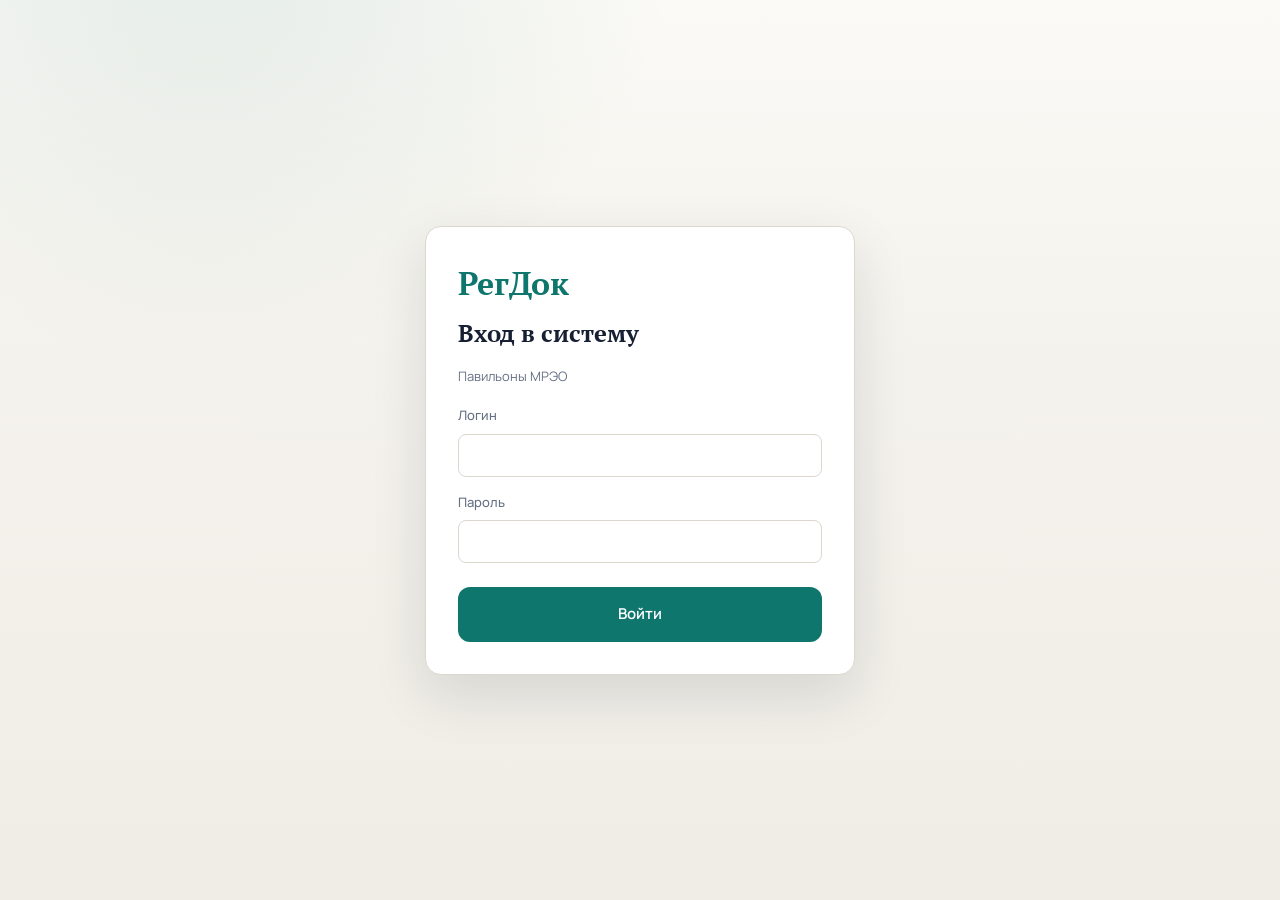
==== commit b642fdcf: "feat: add plate report and insurance analytics" ====
--- a/frontend/account.html
+++ b/frontend/account.html
@@ -14,9 +14,9 @@
   <div id="appHeader"></div>
   <div class="account account--hub">
     <nav class="account__sidebar">
-      <div class="menu-group">
+      <div class="menu-group" id="menuGroupDocs">
         <div class="menu-group__title">Подготовка документов</div>
-        <a href="index.html">Форма подготовки документов</a>
+        <a href="index.html" id="linkDocsForm" style="display:none;">Форма подготовки документов</a>
       </div>
       <div class="menu-group" id="menuGroupPlate">
         <div class="menu-group__title">Номера</div>
@@ -27,11 +27,13 @@
       <div class="menu-group" id="menuGroupCash">
         <div class="menu-group__title">Касса (павильон 1)</div>
         <a href="cash-shifts.html" id="linkCash" style="display:none;">Касса</a>
+        <a href="plate-transfer.html" id="linkPlateTransfer" style="display:none;">Деньги за номера</a>
       </div>
       <div class="menu-group" id="menuGroupAdmin">
         <div class="menu-group__title">Управление</div>
         <a href="analytics-docs.html" id="linkAnalyticsDocs" style="display:none;">Аналитика — Документы</a>
         <a href="analytics-plates.html" id="linkAnalyticsPlates" style="display:none;">Аналитика — Номера</a>
+        <a href="plate-report.html" id="linkPlateReport" style="display:none;">Отчёт по номерам</a>
         <a href="admin.html" id="linkAdmin" style="display:none;">Админка</a>
         <a href="users.html" id="linkUsers" style="display:none;">Управление аккаунтами</a>
       </div>
--- a/frontend/styles.css
+++ b/frontend/styles.css
@@ -9,20 +9,32 @@
 /* -------------------------------------------------------------------------- */
 :root {
   /* Primary + neutrals */
-  --color-primary: #116a5b;
-  --color-primary-hover: #0b5247;
-  --color-primary-soft: #e7f2ef;
-  --color-income: #0d6b5c;
-  --color-danger: #b91c1c;
+  color-scheme: light;
+  --color-primary: #0f766e;
+  --color-primary-hover: #115e59;
+  --color-primary-soft: rgba(15, 118, 110, 0.1);
+  --color-primary-strong: #134e4a;
+  --color-accent-blue: #2563eb;
+  --color-accent-blue-soft: rgba(37, 99, 235, 0.1);
+  --color-income: #15803d;
+  --color-success: #16a34a;
+  --color-warning: #d97706;
+  --color-danger: #dc2626;
   --color-danger-bg: #fef2f2;
 
-  --color-bg: #f5f3ee;
+  --color-bg: #f4f7fb;
   --color-surface: #ffffff;
-  --color-surface-alt: #f7f7f4;
-  --color-text: #1a1d21;
-  --color-text-muted: #6b7280;
-  --color-border: #e4e1d9;
+  --color-surface-alt: #f8fafc;
+  --color-surface-elevated: #ffffff;
+  --color-text: #172033;
+  --color-text-muted: #667085;
+  --color-border: #d8e0ea;
+  --color-border-soft: rgba(100, 116, 139, 0.18);
   --color-border-focus: var(--color-primary);
+  --color-table-header: #f8fafc;
+  --color-hover: #f1f5f9;
+  --color-input-bg: #ffffff;
+  --focus-ring: rgba(15, 118, 110, 0.16);
 
   /* Spacing (8px grid) */
   --space-1: 4px;
@@ -40,9 +52,9 @@
   --radius-lg: 16px;
 
   /* Shadows (soft, 2026) */
-  --shadow-sm: 0 1px 2px rgba(0, 0, 0, 0.04);
-  --shadow-md: 0 4px 12px rgba(0, 0, 0, 0.06);
-  --shadow-lg: 0 8px 24px rgba(0, 0, 0, 0.06);
+  --shadow-sm: 0 1px 2px rgba(15, 23, 42, 0.05);
+  --shadow-md: 0 10px 28px rgba(15, 23, 42, 0.08);
+  --shadow-lg: 0 20px 56px rgba(15, 23, 42, 0.12);
 
   /* Typography */
   --font-sans: 'Manrope', system-ui, -apple-system, sans-serif;
@@ -70,6 +82,38 @@
   --radius: var(--radius-md);
 }
 
+:root[data-theme="dark"] {
+  color-scheme: dark;
+  --color-primary: #2dd4bf;
+  --color-primary-hover: #5eead4;
+  --color-primary-soft: rgba(45, 212, 191, 0.13);
+  --color-primary-strong: #99f6e4;
+  --color-accent-blue: #60a5fa;
+  --color-accent-blue-soft: rgba(96, 165, 250, 0.14);
+  --color-income: #4ade80;
+  --color-success: #4ade80;
+  --color-warning: #fbbf24;
+  --color-danger: #f87171;
+  --color-danger-bg: rgba(248, 113, 113, 0.14);
+
+  --color-bg: #0f172a;
+  --color-surface: #172033;
+  --color-surface-alt: #1e293b;
+  --color-surface-elevated: #243044;
+  --color-text: #e5edf7;
+  --color-text-muted: #9fb0c6;
+  --color-border: rgba(148, 163, 184, 0.2);
+  --color-border-soft: rgba(148, 163, 184, 0.13);
+  --color-table-header: #1e293b;
+  --color-hover: rgba(148, 163, 184, 0.09);
+  --color-input-bg: rgba(15, 23, 42, 0.42);
+  --focus-ring: rgba(45, 212, 191, 0.2);
+
+  --shadow-sm: 0 1px 0 rgba(255, 255, 255, 0.04);
+  --shadow-md: 0 18px 40px rgba(0, 0, 0, 0.24);
+  --shadow-lg: 0 28px 70px rgba(0, 0, 0, 0.38);
+}
+
 *,
 *::before,
 *::after {
@@ -83,8 +127,9 @@
   margin: 0;
   min-height: 100vh;
   background:
-    radial-gradient(circle at 14% -10%, rgba(17, 106, 91, 0.11), transparent 34rem),
-    linear-gradient(180deg, #fbfaf7 0%, var(--color-bg) 38%, #f0eee8 100%);
+    radial-gradient(circle at 10% -10%, var(--color-primary-soft), transparent 32rem),
+    radial-gradient(circle at 92% 8%, var(--color-accent-blue-soft), transparent 28rem),
+    linear-gradient(180deg, var(--color-surface-alt) 0%, var(--color-bg) 44%, var(--color-bg) 100%);
   color: var(--color-text);
   font-family: var(--font-sans);
   font-size: var(--text-body);
@@ -201,13 +246,9 @@
   font-weight: 500;
 }
 
-.delta--up {
-  color: #059669; /* green */
-}
-
-.delta--down {
-  color: #b91c1c; /* red */
-}
+.delta--up { color: var(--color-success); }
+
+.delta--down { color: var(--color-danger); }
 
 .delta--zero {
   color: var(--color-text-muted);
@@ -233,6 +274,7 @@
 }
 
 .analytics-table th {
+  background: var(--color-table-header);
   font-size: var(--text-caption);
   color: var(--color-text-muted);
   text-transform: uppercase;
@@ -447,18 +489,48 @@
   background: var(--color-surface-alt);
   border-color: var(--color-text-muted);
 }
+
+.theme-toggle {
+  display: inline-flex;
+  align-items: center;
+  justify-content: center;
+  width: 2.35rem;
+  height: 2.35rem;
+  padding: 0;
+  border: 1px solid var(--color-border);
+  border-radius: 999px;
+  background: var(--color-surface);
+  color: var(--color-text);
+  box-shadow: var(--shadow-sm);
+  cursor: pointer;
+  font: inherit;
+  font-size: 1rem;
+  transition: border-color 0.15s ease, background 0.15s ease, color 0.15s ease, transform 0.12s ease;
+}
+
+.theme-toggle:hover {
+  border-color: var(--color-primary);
+  background: var(--color-primary-soft);
+  color: var(--color-primary);
+  transform: translateY(-1px);
+}
 .header__dropdown {
   position: absolute;
   top: 100%;
   right: 0;
-  margin-top: var(--space-1);
-  min-width: 12rem;
-  background: var(--color-surface);
+  margin-top: var(--space-2);
+  width: 20rem;
+  max-width: min(20rem, calc(100vw - 32px));
+  max-height: min(76vh, 620px);
+  overflow: auto;
+  background:
+    linear-gradient(180deg, var(--color-primary-soft), transparent 120px),
+    var(--color-surface);
   border: 1px solid var(--color-border);
   border-radius: var(--radius-md);
   box-shadow: var(--shadow-lg);
   z-index: 100;
-  padding: var(--space-2);
+  padding: var(--space-3);
 }
 .header__dropdown {
   display: none;
@@ -467,31 +539,50 @@
   display: block;
 }
 .header__dropdown-group {
-  font-size: var(--text-caption);
-  font-weight: 600;
-  color: var(--color-text-muted);
-  padding: var(--space-2) var(--space-3) var(--space-1);
-  margin-top: var(--space-2);
+  font-size: 0.72rem;
+  font-weight: 800;
+  color: var(--color-text-muted);
+  padding: var(--space-2) var(--space-1) var(--space-1);
+  margin-top: var(--space-3);
+  text-transform: uppercase;
+  letter-spacing: 0.06em;
 }
 .header__dropdown-group:first-child {
   margin-top: 0;
 }
+.header__dropdown-inner {
+  display: grid;
+  gap: var(--space-1);
+}
 .header__dropdown-inner a {
-  display: block;
+  display: grid;
+  gap: 2px;
   padding: var(--space-2) var(--space-3);
   color: var(--color-text);
   text-decoration: none;
   border-radius: var(--radius-sm);
-  font-size: var(--text-body);
+  font-size: 0.92rem;
+  line-height: 1.25;
+  border: 1px solid transparent;
 }
 .header__dropdown-inner a:hover {
-  background: var(--color-primary-soft);
+  background: rgba(17, 106, 91, 0.08);
   color: var(--color-primary);
+  border-color: rgba(17, 106, 91, 0.13);
 }
 .header__dropdown-inner a.header__dropdown-link--active {
   background: var(--color-primary-soft);
   color: var(--color-primary);
   font-weight: 600;
+  border-color: rgba(17, 106, 91, 0.16);
+}
+.header__dropdown-link-label {
+  font-weight: 700;
+}
+.header__dropdown-link-note {
+  color: var(--color-text-muted);
+  font-size: 0.76rem;
+  line-height: 1.25;
 }
 .header__dropdown-inner hr {
   border: none;
@@ -725,7 +816,73 @@
   align-items: end;
 }
 
-.btn--add-doc { margin-bottom: var(--space-1); }
+.payment-workflow .form-row {
+  margin-bottom: var(--space-4);
+}
+
+.payment-workflow .form-row:last-child {
+  margin-bottom: 0;
+}
+
+.card--payment-workflow .form-row--add-doc {
+  grid-template-columns: 1fr;
+}
+
+.document-checklist {
+  display: grid;
+  grid-template-columns: repeat(auto-fit, minmax(210px, 1fr));
+  gap: var(--space-2);
+  padding: var(--space-3);
+  border: 1px solid var(--color-border);
+  border-radius: var(--radius-md);
+  background: var(--color-surface-alt);
+}
+
+.document-checklist__item {
+  display: grid;
+  grid-template-columns: 20px 1fr auto;
+  align-items: center;
+  gap: var(--space-2);
+  min-height: 44px;
+  padding: var(--space-2) var(--space-3);
+  border: 1px solid var(--color-border);
+  border-radius: var(--radius-sm);
+  background: var(--color-surface);
+  cursor: pointer;
+}
+
+.document-checklist__item input { display: none; }
+
+.document-checklist__box {
+  width: 18px;
+  height: 18px;
+  border: 2px solid var(--color-border-strong);
+  border-radius: 5px;
+  background: var(--color-surface);
+}
+
+.document-checklist__item:has(input:checked) {
+  border-color: rgba(15, 118, 110, 0.35);
+  background: rgba(15, 118, 110, 0.08);
+}
+
+.document-checklist__item:has(input:checked) .document-checklist__box {
+  border-color: var(--color-success);
+  background: var(--color-success);
+  box-shadow: inset 0 0 0 4px var(--color-surface);
+}
+
+.document-checklist__name {
+  min-width: 0;
+  font-weight: 700;
+  color: var(--color-text);
+}
+
+.document-checklist__price,
+.document-checklist__loading {
+  color: var(--color-text-muted);
+  font-size: var(--text-caption);
+}
 
 .form-section {
   border: none;
@@ -834,9 +991,16 @@
   gap: var(--space-3);
 }
 
-.document-group__row--passport .mini-field:nth-child(1) { grid-column: span 2; min-width: 5.75rem; }
-.document-group__row--passport .mini-field:nth-child(2) { grid-column: span 3; min-width: 7rem; }
-.document-group__row--passport .mini-field--issued-by { grid-column: span 7; }
+.document-group__row--passport {
+  display: flex;
+  flex-wrap: wrap;
+  align-items: flex-end;
+  gap: var(--space-2) var(--space-3);
+}
+
+.document-group__row--passport .mini-field:nth-child(1) { flex: 0 0 6.5rem; min-width: 6.5rem; }
+.document-group__row--passport .mini-field:nth-child(2) { flex: 0 0 8rem; min-width: 8rem; }
+.document-group__row--passport .mini-field--issued-by { flex: 1 1 24rem; }
 .document-group__row:not(.document-group__row--passport) .mini-field { grid-column: span 3; min-width: 9rem; }
 .document-group__row--passport .mini-field:nth-child(1),
 .document-group__row--passport .mini-field:nth-child(2),
@@ -845,8 +1009,8 @@
   width: 100%;
 }
 
-.document-group__row--passport .mini-field:nth-child(1) { max-width: 7rem; }
-.document-group__row--passport .mini-field:nth-child(2) { max-width: 9rem; }
+.document-group__row--passport .mini-field:nth-child(1) { max-width: 6.5rem; }
+.document-group__row--passport .mini-field:nth-child(2) { max-width: 8rem; }
 .document-group__row:not(.document-group__row--passport) .mini-field { max-width: 11rem; }
 
 .mini-field {
@@ -881,18 +1045,29 @@
 
 .vehicle-docs {
   display: grid;
-  grid-template-columns: repeat(auto-fit, minmax(260px, 1fr));
+  grid-template-columns: repeat(auto-fit, minmax(360px, 1fr));
+  gap: var(--space-5);
+}
+
+.vehicle-doc {
+  display: flex;
+  flex-direction: column;
   gap: var(--space-4);
-}
-
-.vehicle-doc {
-  display: flex;
-  flex-direction: column;
-  gap: var(--space-3);
   padding: var(--space-3);
   border: 1px solid var(--color-border);
   border-radius: var(--radius-sm);
   background: var(--color-surface);
+}
+
+.vehicle-doc .document-group__row {
+  grid-template-columns: 7rem 8.5rem 10.5rem;
+  gap: var(--space-4);
+}
+
+.vehicle-doc .document-group__row .mini-field {
+  grid-column: auto;
+  min-width: 0;
+  max-width: none;
 }
 
 /* Toggle / checkbox */
@@ -1023,22 +1198,6 @@
 .documents-to-print__item-info { display: flex; align-items: baseline; gap: var(--space-2); }
 .documents-to-print__item-price { color: var(--color-text-muted); font-size: 0.85rem; }
 
-.documents-to-print__item-remove {
-  padding: var(--space-1) var(--space-2);
-  font-size: 0.8rem;
-  color: var(--color-text-muted);
-  background: transparent;
-  border: 1px solid var(--color-border);
-  border-radius: var(--radius-sm);
-  cursor: pointer;
-  transition: color 0.15s ease, border-color 0.15s ease;
-}
-
-.documents-to-print__item-remove:hover {
-  color: var(--color-text);
-  border-color: var(--color-text-muted);
-}
-
 .history-menu {
   position: relative;
   flex-shrink: 0;
@@ -1125,6 +1284,16 @@
   padding: var(--space-2) 0;
   border-bottom: 1px solid var(--color-border);
 }
+.summary__row--stacked {
+  display: grid;
+  gap: var(--space-2);
+}
+.summary__row-main {
+  display: flex;
+  justify-content: space-between;
+  align-items: center;
+  gap: var(--space-3);
+}
 .summary__row:last-child { border-bottom: none; }
 .summary__row--total {
   margin-top: var(--space-2);
@@ -1137,14 +1306,37 @@
 .summary__value--total { font-family: var(--font-serif); }
 .summary__hint { margin: var(--space-3) 0 0; font-size: 0.8rem; color: var(--color-text-muted); }
 
-.preview {
+.card--summary .documents-to-print {
+  margin: 0;
+}
+
+.card--summary .documents-to-print__item {
+  margin-bottom: var(--space-1);
+  padding: var(--space-2);
+  background: transparent;
+  border: 1px solid var(--color-border);
+}
+
+.card--summary .documents-to-print__item:last-child {
+  margin-bottom: 0;
+}
+
+.state-duty-note {
+  display: grid;
+  gap: var(--space-1);
+  margin-top: var(--space-2);
+  padding: var(--space-2) var(--space-3);
+  border: 1px solid var(--color-border);
+  border-radius: var(--radius-sm);
   background: var(--color-surface-alt);
-  border-radius: var(--radius-sm);
-  padding: var(--space-4);
-  font-size: var(--text-caption);
-}
-.preview__line { margin: var(--space-2) 0; }
-.preview__line strong { color: var(--color-text-muted); font-weight: 500; margin-right: var(--space-2); }
+  color: var(--color-text-muted);
+  font-size: var(--text-caption);
+}
+
+.state-duty-note strong {
+  color: var(--color-text);
+  font-weight: 700;
+}
 
 /* -------------------------------------------------------------------------- */
 /* 11. Form history (app.js)                                                  */
@@ -1246,7 +1438,7 @@
 }
 
 .data-table th {
-  background: var(--color-surface-alt);
+  background: var(--color-table-header);
   font-weight: 600;
   font-size: var(--text-caption);
   color: var(--color-text-muted);
@@ -1257,7 +1449,7 @@
 }
 
 .data-table tbody tr:hover {
-  background: var(--color-surface-alt);
+  background: var(--color-hover);
 }
 
 .data-table tbody tr:last-child td { border-bottom: none; }
@@ -1291,9 +1483,9 @@
   font-weight: 500;
 }
 
-.badge--paid { background: #fef3c7; color: #92400e; }
-.badge--progress { background: #dbeafe; color: #1e40af; }
-.badge--ready { background: #d1fae5; color: #065f46; }
+.badge--paid { background: rgba(217, 119, 6, 0.14); color: var(--color-warning); }
+.badge--progress { background: var(--color-accent-blue-soft); color: var(--color-accent-blue); }
+.badge--ready { background: rgba(22, 163, 74, 0.14); color: var(--color-success); }
 .badge--problem { background: var(--color-danger-bg); color: var(--color-danger); }
 
 /* -------------------------------------------------------------------------- */
@@ -1510,16 +1702,16 @@
 }
 
 .plate-table th {
-  background: var(--color-surface-alt);
+  background: var(--color-table-header);
   font-weight: 600;
   font-size: var(--text-caption);
 }
 
 .plate-table tr:last-child td { border-bottom: none; }
 .plate-table .status { font-size: var(--text-caption); padding: var(--space-1) var(--space-2); border-radius: var(--radius-sm); font-weight: 500; }
-.plate-table .status-PAID { background: #fef3c7; color: #92400e; }
-.plate-table .status-PLATE_IN_PROGRESS { background: #dbeafe; color: #1e40af; }
-.plate-table .status-PLATE_READY { background: #d1fae5; color: #065f46; }
+.plate-table .status-PAID { background: rgba(217, 119, 6, 0.14); color: var(--color-warning); }
+.plate-table .status-PLATE_IN_PROGRESS { background: var(--color-accent-blue-soft); color: var(--color-accent-blue); }
+.plate-table .status-PLATE_READY { background: rgba(22, 163, 74, 0.14); color: var(--color-success); }
 .plate-table .status-PROBLEM { background: var(--color-danger-bg); color: var(--color-danger); }
 .plate-table .debt { color: var(--color-danger); font-weight: 600; }
 .plate-table .paid { color: var(--color-income); }
@@ -1540,7 +1732,7 @@
 
 .plate-table .doc-link:hover {
   background: var(--color-primary);
-  color: var(--color-surface);
+  color: #fff;
 }
 .plate-page__msg {
   margin: 0 0 var(--space-4);
@@ -1573,6 +1765,120 @@
   flex-wrap: wrap;
 }
 
+.cash-date-filter {
+  display: inline-flex;
+  align-items: center;
+  gap: var(--space-2);
+  flex-wrap: wrap;
+}
+
+.cash-date-filter__input,
+.cash-date-filter__btn {
+  min-height: 38px;
+  border: 1px solid var(--color-border);
+  border-radius: var(--radius-sm);
+  background: var(--color-surface);
+  color: var(--color-text);
+  font: inherit;
+  font-size: var(--text-caption);
+}
+
+.cash-date-filter__input {
+  padding: 0 var(--space-3);
+}
+
+.cash-date-filter__btn {
+  padding: 0 var(--space-3);
+  cursor: pointer;
+}
+
+.cash-date-filter__btn:hover {
+  border-color: var(--color-primary);
+  color: var(--color-primary);
+}
+
+.list-pager {
+  display: flex;
+  align-items: center;
+  justify-content: flex-end;
+  gap: 8px;
+  margin-top: 12px;
+  padding: 10px 0 0;
+  color: var(--color-text-muted);
+  font-size: var(--text-caption);
+  line-height: 1;
+  white-space: nowrap;
+  flex-wrap: wrap;
+}
+
+.list-pager__size,
+.list-pager__page {
+  display: inline-flex;
+  align-items: center;
+  gap: 8px;
+  min-height: 34px;
+}
+
+.list-pager select,
+.list-pager input,
+.list-pager__btn {
+  height: 34px;
+  border: 1px solid var(--color-border);
+  border-radius: 8px;
+  background: var(--color-surface);
+  color: var(--color-text);
+  font: inherit;
+  font-size: var(--text-caption);
+}
+
+.list-pager select {
+  min-width: 64px;
+  padding: 0 28px 0 10px;
+}
+
+.list-pager input {
+  width: 58px;
+  padding: 0 8px;
+  text-align: center;
+  font-variant-numeric: tabular-nums;
+}
+
+.list-pager__range {
+  min-width: 96px;
+  text-align: right;
+  font-variant-numeric: tabular-nums;
+}
+
+.list-pager__btn {
+  width: 34px;
+  padding: 0;
+  cursor: pointer;
+  font-size: 1.15rem;
+  display: inline-flex;
+  align-items: center;
+  justify-content: center;
+  transition: border-color 0.15s ease, background 0.15s ease, color 0.15s ease;
+}
+
+.list-pager__btn:hover:not(:disabled) {
+  border-color: var(--color-primary);
+  background: var(--color-primary-soft);
+  color: var(--color-primary);
+}
+
+.list-pager__btn:disabled {
+  opacity: 0.42;
+  cursor: default;
+}
+
+.list-pager select:focus,
+.list-pager input:focus,
+.list-pager__btn:focus-visible {
+  outline: none;
+  border-color: var(--color-primary);
+  box-shadow: 0 0 0 3px var(--color-primary-soft);
+}
+
 .plate-cash-table-wrap,
 .cash-table-wrap {
   overflow-x: auto;
@@ -1608,8 +1914,11 @@
 .cash-table .col-name { min-width: 120px; max-width: 220px; width: 18%; }
 .plate-cash-table .col-amount,
 .cash-table .col-num { width: 82px; min-width: 82px; max-width: 100px; text-align: right; }
+.plate-cash-table .col-quantity { width: 64px; min-width: 64px; max-width: 72px; text-align: center; }
+.plate-transfer-table .col-quantity { width: 72px; min-width: 72px; text-align: center; }
 .plate-cash-table .col-amount input,
 .cash-table .col-num input { text-align: right; min-width: 0; width: 100%; }
+.plate-cash-table .col-quantity input { text-align: center; min-width: 0; width: 100%; }
 .plate-cash-table .col-del,
 .cash-table .col-del { width: 32px; padding: var(--space-1); text-align: center; }
 /* Касса (павильон 1): компактный вид, вписывается в общий стиль */
@@ -1658,6 +1967,56 @@
 }
 
 .amount-neg { color: var(--color-danger); }
+
+.plate-cash-table {
+  border-collapse: separate;
+  border-spacing: 0;
+}
+
+.plate-cash-table tbody tr:not(.day-sep) td {
+  background: var(--color-surface);
+}
+
+.plate-cash-table tbody tr:not(.day-sep):hover td {
+  background: var(--color-surface-alt);
+}
+
+.plate-cash-table input {
+  width: 100%;
+  border: 1px solid transparent;
+  border-radius: var(--radius-sm);
+  background: transparent;
+  color: var(--color-text);
+  font: inherit;
+  padding: var(--space-2);
+  transition: border-color 0.15s ease, background 0.15s ease;
+}
+
+.plate-cash-table input:hover,
+.plate-cash-table input:focus {
+  outline: none;
+  border-color: var(--color-border);
+  background: var(--color-surface);
+}
+
+.plate-cash-table .col-amount input {
+  font-weight: 800;
+  font-feature-settings: "tnum";
+}
+
+.plate-cash-table .col-amount--positive input {
+  color: var(--color-primary);
+}
+
+.plate-cash-table .col-amount--negative input {
+  color: var(--color-danger);
+}
+
+.plate-cash-table .col-del button {
+  width: 30px;
+  height: 30px;
+  border-radius: 50%;
+}
 
 /* -------------------------------------------------------------------------- */
 /* 19. Warehouse                                                              */
@@ -1738,6 +2097,41 @@
 .admin .price-list-table .price-list-remove { padding: var(--space-1) var(--space-2); font-size: 0.8rem; }
 .admin .price-list-add-row { margin-top: var(--space-2); }
 
+.admin .settings-card {
+  margin: 0 0 var(--space-4);
+  padding: var(--space-4);
+  border: 1px solid var(--color-border);
+  border-radius: var(--radius-md);
+  background: var(--color-surface-alt);
+}
+
+.admin .settings-card h3 {
+  margin: 0 0 var(--space-3);
+  font-size: var(--text-body);
+}
+
+.admin .settings-grid {
+  display: grid;
+  grid-template-columns: repeat(2, minmax(180px, 1fr));
+  gap: var(--space-3);
+}
+
+.admin .settings-grid label {
+  display: grid;
+  gap: var(--space-1);
+  color: var(--color-text-muted);
+  font-size: var(--text-caption);
+}
+
+.admin .settings-grid input {
+  width: 100%;
+  padding: var(--space-2) var(--space-3);
+  border: 1px solid var(--color-border);
+  border-radius: var(--radius-sm);
+  background: var(--color-surface);
+  color: var(--color-text);
+}
+
 /* -------------------------------------------------------------------------- */
 /* 21. Users                                                                   */
 /* -------------------------------------------------------------------------- */
@@ -1772,6 +2166,10 @@
 
 @media (max-width: 768px) {
   .form-grid { grid-template-columns: 1fr; }
+  .vehicle-docs { grid-template-columns: 1fr; }
+  .vehicle-doc .document-group__row {
+    grid-template-columns: 7rem 8.5rem 10.5rem;
+  }
   .document-group__row,
   .document-group__row--passport {
     grid-template-columns: repeat(6, minmax(0, 1fr));
@@ -1791,6 +2189,12 @@
 }
 
 @media (max-width: 480px) {
+  .vehicle-doc .document-group__row {
+    grid-template-columns: 1fr;
+  }
+  .vehicle-doc .document-group__row .mini-field {
+    grid-column: 1 / -1;
+  }
   .document-group__row--passport .mini-field:nth-child(1),
   .document-group__row--passport .mini-field:nth-child(2),
   .document-group__row--passport .mini-field--issued-by,
@@ -1908,6 +2312,109 @@
 
 .analytics-panel__header p {
   margin: 0;
+  color: var(--color-text-muted);
+  font-size: var(--text-caption);
+}
+
+.analytics-panel__note {
+  margin: var(--space-4) 0 0;
+  color: var(--color-text-muted);
+  font-size: var(--text-caption);
+}
+
+.analytics-money-list,
+.analytics-pass-through {
+  display: grid;
+  gap: var(--space-2);
+}
+
+.analytics-pass-through {
+  margin-top: var(--space-4);
+  padding-top: var(--space-4);
+  border-top: 1px solid var(--color-border);
+}
+
+.analytics-pass-through h3 {
+  margin: 0 0 var(--space-1);
+  color: var(--color-text-muted);
+  font-size: var(--text-caption);
+  text-transform: uppercase;
+  letter-spacing: 0.04em;
+}
+
+.analytics-money-row {
+  display: flex;
+  justify-content: space-between;
+  align-items: baseline;
+  gap: var(--space-3);
+  padding: var(--space-2) 0;
+  border-bottom: 1px solid var(--color-border);
+}
+
+.analytics-money-row span {
+  color: var(--color-text-muted);
+}
+
+.analytics-money-row strong {
+  white-space: nowrap;
+}
+
+.analytics-money-row--total {
+  margin-top: var(--space-2);
+  padding: var(--space-3);
+  border: 1px solid color-mix(in srgb, var(--color-primary) 22%, var(--color-border));
+  border-radius: var(--radius-md);
+  background: var(--color-primary-soft);
+}
+
+.analytics-money-row--total span,
+.analytics-money-row--total strong {
+  color: var(--color-primary);
+}
+
+.plate-report-toolbar {
+  align-items: end;
+}
+
+.plate-report-notes {
+  min-width: min(100%, 280px);
+}
+
+.plate-report-notes textarea {
+  width: 100%;
+  min-height: 76px;
+  resize: vertical;
+  padding: var(--space-2) var(--space-3);
+  border: 1px solid var(--color-border);
+  border-radius: var(--radius-sm);
+  background: var(--color-surface);
+  color: var(--color-text);
+  font: inherit;
+  font-size: var(--text-caption);
+}
+
+.plate-report-stock {
+  display: grid;
+  grid-template-columns: repeat(auto-fit, minmax(130px, 1fr));
+  gap: var(--space-3);
+}
+
+.plate-report-stock div {
+  padding: var(--space-3);
+  border: 1px solid var(--color-border);
+  border-radius: var(--radius-md);
+  background: var(--color-surface-alt);
+}
+
+.plate-report-stock strong {
+  display: block;
+  margin-bottom: var(--space-1);
+  color: var(--color-text);
+  font-size: 1.5rem;
+  line-height: 1.1;
+}
+
+.plate-report-stock span {
   color: var(--color-text-muted);
   font-size: var(--text-caption);
 }
@@ -2062,13 +2569,10 @@
   position: sticky;
   top: var(--space-5);
   align-self: start;
-  max-height: calc(100vh - 32px);
-  overflow: auto;
   padding-bottom: var(--space-1);
 }
 
-.card--summary,
-.card--preview {
+.card--summary {
   padding: var(--space-5);
   border-radius: 18px;
 }
@@ -2077,12 +2581,27 @@
   border-color: rgba(17, 106, 91, 0.28);
 }
 
-.card--summary .card__title,
-.card--preview .card__title {
+.card--payment-workflow {
+  background:
+    linear-gradient(180deg, rgba(231, 242, 239, 0.72), rgba(255, 255, 255, 0.96) 170px),
+    var(--color-surface);
+  box-shadow: 0 18px 52px rgba(17, 106, 91, 0.12);
+}
+
+.card--summary .card__title {
   font-family: var(--font-sans);
   font-size: 1rem;
   padding-bottom: var(--space-2);
   margin-bottom: var(--space-4);
+}
+
+.payment-total-title {
+  margin: var(--space-5) 0 var(--space-3);
+  padding-top: var(--space-4);
+  border-top: 1px solid rgba(17, 106, 91, 0.16);
+  font-family: var(--font-sans);
+  font-size: 0.95rem;
+  line-height: 1.25;
 }
 
 .summary__row--total {
@@ -2107,25 +2626,6 @@
   width: 100%;
 }
 
-.preview {
-  max-height: 38vh;
-  overflow: auto;
-  background: transparent;
-  padding: 0;
-}
-
-.preview__line {
-  display: grid;
-  grid-template-columns: 96px minmax(0, 1fr);
-  gap: var(--space-2);
-  padding: var(--space-2) 0;
-  border-bottom: 1px solid rgba(221, 216, 206, 0.7);
-}
-
-.preview__line:last-child {
-  border-bottom: 0;
-}
-
 .form-section {
   margin-bottom: var(--space-5);
   padding-bottom: var(--space-4);
@@ -2217,6 +2717,10 @@
 }
 
 .plate-cash-kpi {
+  display: grid;
+  grid-template-columns: minmax(220px, 1fr) auto auto;
+  gap: var(--space-4);
+  align-items: center;
   padding: var(--space-5);
   border: 1px solid rgba(17, 106, 91, 0.22);
   background: linear-gradient(180deg, #ffffff, #f9fbf8);
@@ -2232,6 +2736,202 @@
   font-size: 1.8rem;
   color: var(--color-primary);
   font-weight: 800;
+}
+
+.plate-transfer__meta {
+  color: var(--color-text-muted);
+  font-size: var(--text-body);
+  font-weight: 600;
+}
+
+.plate-transfer-table .col-name small {
+  display: block;
+  margin-top: 2px;
+  color: var(--color-text-muted);
+  font-size: 0.78rem;
+  font-weight: 600;
+}
+
+.plate-transfer-table__ready .col-name small {
+  color: var(--color-primary);
+}
+
+.plate-transfer-ready {
+  grid-column: 1 / -1;
+  max-height: 168px;
+  overflow-y: auto;
+  border: 1px solid var(--color-border);
+  border-radius: var(--radius-md);
+  background: var(--color-surface);
+}
+
+.plate-transfer-ready__item,
+.plate-transfer-ready__empty {
+  display: grid;
+  grid-template-columns: minmax(0, 1fr) auto;
+  gap: var(--space-3);
+  align-items: center;
+  padding: var(--space-2) var(--space-3);
+  border-bottom: 1px solid var(--color-border);
+  font-size: var(--text-caption);
+}
+
+.plate-transfer-ready__item:last-child {
+  border-bottom: 0;
+}
+
+.plate-transfer-ready__item span {
+  min-width: 0;
+  overflow: hidden;
+  text-overflow: ellipsis;
+  white-space: nowrap;
+}
+
+.plate-transfer-ready__item strong {
+  color: var(--color-primary);
+}
+
+.plate-transfer-ready__empty {
+  display: block;
+  color: var(--color-text-muted);
+}
+
+.plate-transfer-workspace {
+  display: grid;
+  grid-template-columns: minmax(0, 1fr) minmax(280px, 360px);
+  gap: var(--space-4);
+  align-items: start;
+}
+
+.plate-transfer-history {
+  border: 1px solid var(--color-border);
+  border-radius: var(--radius-lg);
+  background: var(--color-surface);
+  box-shadow: var(--shadow-sm);
+  overflow: hidden;
+}
+
+.plate-transfer-history__head {
+  display: flex;
+  justify-content: space-between;
+  align-items: center;
+  padding: var(--space-3) var(--space-4);
+  border-bottom: 1px solid var(--color-border);
+  background: var(--color-surface-alt);
+}
+
+.plate-transfer-history__head h2 {
+  margin: 0;
+  font-family: var(--font-serif);
+  font-size: 1.25rem;
+}
+
+.plate-transfer-history__head p {
+  margin: var(--space-1) 0 0;
+  color: var(--color-text-muted);
+  font-size: var(--text-caption);
+  font-weight: 600;
+}
+
+.plate-transfer-history__list {
+  max-height: 460px;
+  overflow-y: auto;
+}
+
+.plate-transfer-history__day {
+  border-bottom: 1px solid var(--color-border);
+}
+
+.plate-transfer-history__day:last-child {
+  border-bottom: 0;
+}
+
+.plate-transfer-history__day-btn {
+  display: grid;
+  grid-template-columns: minmax(0, 1fr) auto;
+  gap: 2px var(--space-3);
+  width: 100%;
+  padding: var(--space-3) var(--space-4);
+  border: 0;
+  background: transparent;
+  color: var(--color-text);
+  cursor: pointer;
+  font: inherit;
+  text-align: left;
+}
+
+.plate-transfer-history__day-btn:hover {
+  background: var(--color-surface-alt);
+}
+
+.plate-transfer-history__day-btn span,
+.plate-transfer-history__day-btn strong {
+  font-weight: 800;
+}
+
+.plate-transfer-history__day-btn small {
+  grid-column: 1 / -1;
+  color: var(--color-text-muted);
+  font-size: 0.78rem;
+  font-weight: 600;
+}
+
+.plate-transfer-history__rows {
+  display: none;
+  border-top: 1px solid var(--color-border);
+  background: #fff;
+}
+
+.plate-transfer-history__day.is-open .plate-transfer-history__rows {
+  display: block;
+}
+
+.plate-transfer-history__item {
+  display: grid;
+  grid-template-columns: minmax(0, 1fr) auto;
+  gap: var(--space-3);
+  align-items: center;
+  padding: var(--space-2) var(--space-4);
+  border-bottom: 1px solid var(--color-border);
+}
+
+.plate-transfer-history__item:last-child {
+  border-bottom: 0;
+}
+
+.plate-transfer-history__item strong,
+.plate-transfer-history__item small {
+  display: block;
+  min-width: 0;
+  overflow: hidden;
+  text-overflow: ellipsis;
+  white-space: nowrap;
+}
+
+.plate-transfer-history__item small {
+  margin-top: 2px;
+  color: var(--color-text-muted);
+  font-size: 0.78rem;
+  font-weight: 600;
+}
+
+.plate-transfer-history__item span {
+  color: var(--color-primary);
+  font-weight: 800;
+}
+
+@media (max-width: 760px) {
+  .plate-cash-kpi {
+    grid-template-columns: 1fr;
+  }
+
+  .plate-cash-kpi .btn {
+    width: 100%;
+  }
+
+  .plate-transfer-workspace {
+    grid-template-columns: 1fr;
+  }
 }
 
 .plate-cash-kpi--empty {
@@ -2298,6 +2998,75 @@
   border-color: rgba(185, 28, 28, 0.16);
 }
 
+.warehouse-history-header {
+  display: flex;
+  align-items: flex-start;
+  justify-content: space-between;
+  gap: var(--space-4);
+  flex-wrap: wrap;
+}
+
+.warehouse-history-filter {
+  display: flex;
+  align-items: center;
+  gap: var(--space-2);
+  flex-wrap: wrap;
+}
+
+.warehouse-history-filter input {
+  padding: var(--space-2) var(--space-3);
+  border: 1px solid var(--color-border);
+  border-radius: var(--radius-sm);
+  font: inherit;
+}
+
+.warehouse-history-table-wrap {
+  margin-top: var(--space-4);
+  overflow-x: auto;
+}
+
+.warehouse-history-table {
+  width: 100%;
+  border-collapse: collapse;
+  font-size: var(--text-body);
+}
+
+.warehouse-history-table th,
+.warehouse-history-table td {
+  padding: var(--space-2) var(--space-3);
+  border-bottom: 1px solid var(--color-border);
+  text-align: right;
+  font-variant-numeric: tabular-nums;
+}
+
+.warehouse-history-table th:first-child,
+.warehouse-history-table td:first-child,
+.warehouse-history-table th:nth-child(2),
+.warehouse-history-table td:nth-child(2):not(.warehouse-delta-neg):not(.warehouse-delta-pos) {
+  text-align: left;
+}
+
+.warehouse-history-table th {
+  background: var(--color-surface-alt);
+  font-weight: 700;
+  font-size: var(--text-caption);
+}
+
+.warehouse-empty {
+  text-align: center !important;
+  color: var(--color-text-muted);
+}
+
+.warehouse-delta-pos {
+  color: var(--color-income);
+  font-weight: 700;
+}
+
+.warehouse-delta-neg {
+  color: var(--color-danger);
+  font-weight: 700;
+}
+
 .admin section,
 .users #listContent {
   overflow-x: auto;
@@ -2397,8 +3166,55 @@
   color: var(--color-primary);
 }
 
+:root[data-theme="dark"] .header,
+:root[data-theme="dark"] .card,
+:root[data-theme="dark"] .analytics-block,
+:root[data-theme="dark"] .analytics-card,
+:root[data-theme="dark"] .warehouse-card,
+:root[data-theme="dark"] .admin section,
+:root[data-theme="dark"] .admin .settings-card,
+:root[data-theme="dark"] .account__hero,
+:root[data-theme="dark"] .login-card,
+:root[data-theme="dark"] .data-table-wrap,
+:root[data-theme="dark"] .plate-cash-table-wrap,
+:root[data-theme="dark"] .cash-table-wrap,
+:root[data-theme="dark"] .plate-table {
+  background: var(--color-surface);
+  border-color: var(--color-border);
+  box-shadow: var(--shadow-sm);
+}
+
+:root[data-theme="dark"] input,
+:root[data-theme="dark"] select,
+:root[data-theme="dark"] textarea {
+  background-color: var(--color-input-bg);
+  color: var(--color-text);
+  border-color: var(--color-border);
+}
+
+:root[data-theme="dark"] input::placeholder,
+:root[data-theme="dark"] textarea::placeholder {
+  color: var(--color-text-muted);
+}
+
+:root[data-theme="dark"] .plate-cash-table tbody tr:not(.day-sep) td,
+:root[data-theme="dark"] .plate-table th:last-child,
+:root[data-theme="dark"] .plate-table td:last-child {
+  background: var(--color-surface);
+}
+
+:root[data-theme="dark"] .plate-cash-table tbody tr:not(.day-sep):hover td,
+:root[data-theme="dark"] .plate-table tr:hover td,
+:root[data-theme="dark"] .data-table tbody tr:hover {
+  background: var(--color-hover);
+}
+
+:root[data-theme="dark"] .modal {
+  background: rgba(2, 6, 23, 0.72);
+}
+
 .analytics-card--turnover {
-  background: linear-gradient(180deg, #fff, #faf9f4);
+  background: linear-gradient(180deg, var(--color-surface), var(--color-surface-alt));
 }
 
 @media (min-width: 1025px) {
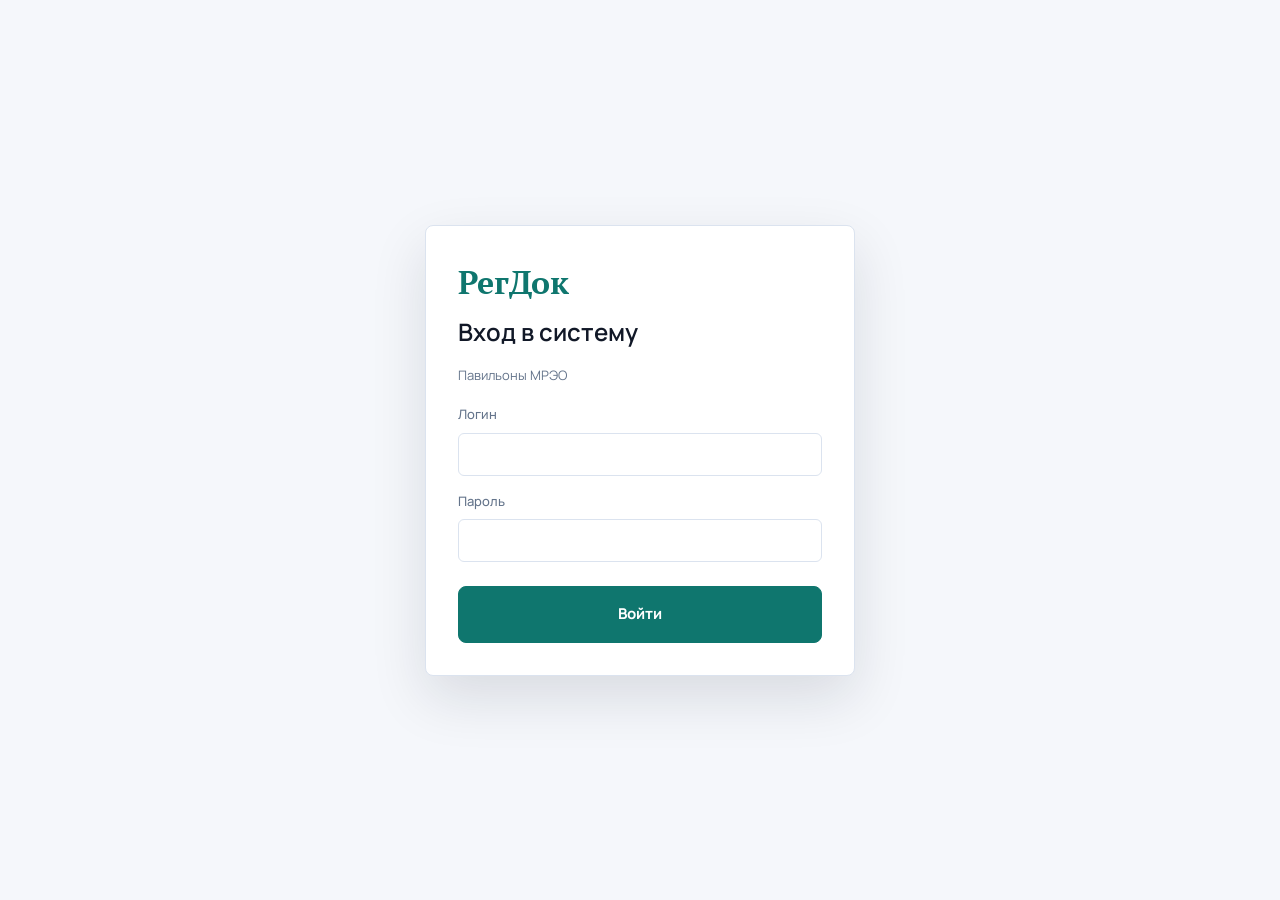
==== commit 9824be98: "style: unify application redesign" ====
--- a/frontend/account.html
+++ b/frontend/account.html
@@ -8,7 +8,7 @@
   <link rel="preconnect" href="https://fonts.googleapis.com">
   <link rel="preconnect" href="https://fonts.gstatic.com" crossorigin>
   <link href="https://fonts.googleapis.com/css2?family=Manrope:wght@400;500;600;700&family=PT+Serif:wght@400;600&display=swap" rel="stylesheet">
-  <link rel="stylesheet" href="styles.css">
+  <link rel="stylesheet" href="styles.css?v=300-unified-redesign">
 </head>
 <body>
   <div id="appHeader"></div>
--- a/frontend/styles.css
+++ b/frontend/styles.css
@@ -84,34 +84,34 @@
 
 :root[data-theme="dark"] {
   color-scheme: dark;
-  --color-primary: #2dd4bf;
-  --color-primary-hover: #5eead4;
-  --color-primary-soft: rgba(45, 212, 191, 0.13);
-  --color-primary-strong: #99f6e4;
-  --color-accent-blue: #60a5fa;
-  --color-accent-blue-soft: rgba(96, 165, 250, 0.14);
-  --color-income: #4ade80;
-  --color-success: #4ade80;
-  --color-warning: #fbbf24;
-  --color-danger: #f87171;
-  --color-danger-bg: rgba(248, 113, 113, 0.14);
-
-  --color-bg: #0f172a;
-  --color-surface: #172033;
-  --color-surface-alt: #1e293b;
-  --color-surface-elevated: #243044;
-  --color-text: #e5edf7;
-  --color-text-muted: #9fb0c6;
-  --color-border: rgba(148, 163, 184, 0.2);
-  --color-border-soft: rgba(148, 163, 184, 0.13);
-  --color-table-header: #1e293b;
-  --color-hover: rgba(148, 163, 184, 0.09);
-  --color-input-bg: rgba(15, 23, 42, 0.42);
-  --focus-ring: rgba(45, 212, 191, 0.2);
-
-  --shadow-sm: 0 1px 0 rgba(255, 255, 255, 0.04);
-  --shadow-md: 0 18px 40px rgba(0, 0, 0, 0.24);
-  --shadow-lg: 0 28px 70px rgba(0, 0, 0, 0.38);
+  --color-primary: #58c7b8;
+  --color-primary-hover: #7dd8cd;
+  --color-primary-soft: rgba(88, 199, 184, 0.12);
+  --color-primary-strong: #b9eee7;
+  --color-accent-blue: #8fb7ff;
+  --color-accent-blue-soft: rgba(143, 183, 255, 0.11);
+  --color-income: #84d89a;
+  --color-success: #84d89a;
+  --color-warning: #e7bd74;
+  --color-danger: #f29a9a;
+  --color-danger-bg: rgba(242, 154, 154, 0.13);
+
+  --color-bg: #171b24;
+  --color-surface: #202636;
+  --color-surface-alt: #252c3d;
+  --color-surface-elevated: #2b3345;
+  --color-text: #edf2f7;
+  --color-text-muted: #b0bac9;
+  --color-border: rgba(190, 201, 218, 0.18);
+  --color-border-soft: rgba(190, 201, 218, 0.11);
+  --color-table-header: #252c3d;
+  --color-hover: rgba(255, 255, 255, 0.055);
+  --color-input-bg: #1c2230;
+  --focus-ring: rgba(88, 199, 184, 0.22);
+
+  --shadow-sm: 0 1px 0 rgba(255, 255, 255, 0.035), 0 10px 30px rgba(0, 0, 0, 0.18);
+  --shadow-md: 0 18px 42px rgba(0, 0, 0, 0.22);
+  --shadow-lg: 0 28px 70px rgba(0, 0, 0, 0.3);
 }
 
 *,
@@ -3179,9 +3179,100 @@
 :root[data-theme="dark"] .plate-cash-table-wrap,
 :root[data-theme="dark"] .cash-table-wrap,
 :root[data-theme="dark"] .plate-table {
-  background: var(--color-surface);
+  background: linear-gradient(180deg, rgba(35, 42, 58, 0.98), rgba(30, 36, 50, 0.98));
   border-color: var(--color-border);
   box-shadow: var(--shadow-sm);
+}
+
+:root[data-theme="dark"] body {
+  background:
+    radial-gradient(circle at 12% -12%, rgba(88, 199, 184, 0.12), transparent 30rem),
+    radial-gradient(circle at 92% 4%, rgba(143, 183, 255, 0.09), transparent 28rem),
+    linear-gradient(180deg, #1d2330 0%, var(--color-bg) 42rem);
+}
+
+:root[data-theme="dark"] .header {
+  background: linear-gradient(180deg, #252c3d, #202636);
+}
+
+:root[data-theme="dark"] .card:hover {
+  box-shadow: var(--shadow-md);
+}
+
+:root[data-theme="dark"] .card__title,
+:root[data-theme="dark"] .form-section,
+:root[data-theme="dark"] .form-section__sub,
+:root[data-theme="dark"] .card--summary .documents-to-print__item {
+  border-color: var(--color-border);
+}
+
+:root[data-theme="dark"] .form-section--togglable {
+  background: rgba(37, 44, 61, 0.74);
+  border-color: var(--color-border);
+}
+
+:root[data-theme="dark"] .form-section--togglable .form-section__toggle:hover {
+  background: var(--color-hover);
+}
+
+:root[data-theme="dark"] .form-section--togglable .form-section__body .form-grid {
+  border-top-color: var(--color-border);
+}
+
+:root[data-theme="dark"] .form-section__title,
+:root[data-theme="dark"] .document-group__title {
+  color: var(--color-text-muted);
+}
+
+:root[data-theme="dark"] .document-group {
+  border-top-color: var(--color-border);
+}
+
+:root[data-theme="dark"] .vehicle-doc {
+  background: rgba(37, 44, 61, 0.72);
+  border-color: var(--color-border);
+  box-shadow: inset 0 1px 0 rgba(255, 255, 255, 0.035);
+}
+
+:root[data-theme="dark"] .document-checklist {
+  background: rgba(28, 34, 48, 0.72);
+  border-color: var(--color-border);
+}
+
+:root[data-theme="dark"] .document-checklist__item {
+  background: rgba(43, 51, 69, 0.62);
+  border-color: var(--color-border);
+}
+
+:root[data-theme="dark"] .document-checklist__item:has(input:checked) {
+  background: rgba(88, 199, 184, 0.12);
+  border-color: rgba(88, 199, 184, 0.36);
+}
+
+:root[data-theme="dark"] .document-checklist__box {
+  background: var(--color-input-bg);
+  border-color: rgba(190, 201, 218, 0.34);
+}
+
+:root[data-theme="dark"] .document-checklist__item:has(input:checked) .document-checklist__box {
+  box-shadow: inset 0 0 0 4px #202636;
+}
+
+:root[data-theme="dark"] .header__menu-btn,
+:root[data-theme="dark"] .theme-toggle,
+:root[data-theme="dark"] .history-menu__toggle,
+:root[data-theme="dark"] .btn--secondary {
+  background: rgba(43, 51, 69, 0.72);
+  border-color: var(--color-border);
+  color: var(--color-text);
+}
+
+:root[data-theme="dark"] .theme-toggle:hover,
+:root[data-theme="dark"] .header__menu-btn:hover,
+:root[data-theme="dark"] .btn--secondary:hover {
+  background: var(--color-primary-soft);
+  border-color: rgba(88, 199, 184, 0.42);
+  color: var(--color-primary-strong);
 }
 
 :root[data-theme="dark"] input,
@@ -3192,9 +3283,45 @@
   border-color: var(--color-border);
 }
 
+:root[data-theme="dark"] .field__input,
+:root[data-theme="dark"] .field__select,
+:root[data-theme="dark"] .modal__box input,
+:root[data-theme="dark"] .data-table input {
+  background: var(--color-input-bg);
+  border-color: rgba(190, 201, 218, 0.22);
+  color: var(--color-text);
+  box-shadow: inset 0 1px 0 rgba(255, 255, 255, 0.035);
+}
+
+:root[data-theme="dark"] .field__input:focus,
+:root[data-theme="dark"] .field__select:focus,
+:root[data-theme="dark"] .modal__box input:focus,
+:root[data-theme="dark"] .data-table input:focus {
+  background: #202737;
+  border-color: rgba(88, 199, 184, 0.64);
+  box-shadow: 0 0 0 3px var(--focus-ring), inset 0 1px 0 rgba(255, 255, 255, 0.04);
+}
+
+:root[data-theme="dark"] .field__input--readonly,
+:root[data-theme="dark"] .field__select--readonly {
+  background: rgba(37, 44, 61, 0.74);
+}
+
 :root[data-theme="dark"] input::placeholder,
 :root[data-theme="dark"] textarea::placeholder {
-  color: var(--color-text-muted);
+  color: rgba(176, 186, 201, 0.74);
+}
+
+:root[data-theme="dark"] .header__dropdown {
+  background: linear-gradient(180deg, #2b3345, #202636);
+  border-color: var(--color-border);
+}
+
+:root[data-theme="dark"] .header__dropdown-inner a:hover,
+:root[data-theme="dark"] .header__dropdown-inner a.header__dropdown-link--active {
+  background: var(--color-primary-soft);
+  border-color: rgba(88, 199, 184, 0.28);
+  color: var(--color-primary-strong);
 }
 
 :root[data-theme="dark"] .plate-cash-table tbody tr:not(.day-sep) td,
@@ -3351,3 +3478,568 @@
     min-width: 0;
   }
 }
+
+/* -------------------------------------------------------------------------- */
+/* 30. Unified redesign layer                                                  */
+/* -------------------------------------------------------------------------- */
+:root {
+  --color-primary: #0f766e;
+  --color-primary-hover: #0b5f59;
+  --color-primary-soft: rgba(15, 118, 110, 0.09);
+  --color-primary-strong: #083f3b;
+  --color-accent-blue: #2563eb;
+  --color-accent-blue-soft: rgba(37, 99, 235, 0.09);
+  --color-income: #15803d;
+  --color-success: #16a34a;
+  --color-warning: #b7791f;
+  --color-danger: #dc2626;
+  --color-danger-bg: #fff1f2;
+  --color-bg: #f5f7fb;
+  --color-surface: #ffffff;
+  --color-surface-alt: #f8fafc;
+  --color-surface-elevated: #ffffff;
+  --color-text: #111827;
+  --color-text-muted: #64748b;
+  --color-border: #dbe3ef;
+  --color-border-soft: rgba(100, 116, 139, 0.16);
+  --color-border-strong: #b8c4d4;
+  --color-table-header: #f8fafc;
+  --color-hover: #f1f5f9;
+  --color-input-bg: #ffffff;
+  --focus-ring: rgba(15, 118, 110, 0.16);
+  --radius-sm: 6px;
+  --radius-md: 8px;
+  --radius-lg: 8px;
+  --shadow-sm: 0 1px 2px rgba(15, 23, 42, 0.04);
+  --shadow-md: 0 10px 28px rgba(15, 23, 42, 0.07);
+  --shadow-lg: 0 22px 56px rgba(15, 23, 42, 0.12);
+}
+
+:root[data-theme="dark"] {
+  --color-bg: #111827;
+  --color-surface: #182131;
+  --color-surface-alt: #202a3a;
+  --color-surface-elevated: #243044;
+  --color-text: #edf2f7;
+  --color-text-muted: #a8b3c5;
+  --color-border: rgba(203, 213, 225, 0.18);
+  --color-border-soft: rgba(203, 213, 225, 0.1);
+  --color-border-strong: rgba(203, 213, 225, 0.3);
+  --color-table-header: #202a3a;
+  --color-hover: rgba(255, 255, 255, 0.055);
+  --color-input-bg: #151e2d;
+  --color-danger-bg: rgba(220, 38, 38, 0.14);
+}
+
+html {
+  background: var(--color-bg);
+}
+
+body {
+  background: var(--color-bg);
+  letter-spacing: 0;
+}
+
+.app,
+.plate-page,
+.plate-cash-page,
+.cash-page,
+.warehouse-page,
+.admin,
+.users {
+  width: min(100%, 1400px);
+  max-width: 1400px;
+  padding: 20px;
+  gap: 16px;
+}
+
+#appHeader + .app,
+#appHeader + .plate-page,
+#appHeader + .plate-cash-page,
+#appHeader + .cash-page,
+#appHeader + .warehouse-page,
+#appHeader + .admin,
+#appHeader + .users {
+  padding-top: 0;
+}
+
+.header {
+  border-radius: var(--radius-lg);
+  border: 1px solid var(--color-border);
+  background: var(--color-surface);
+  box-shadow: var(--shadow-sm);
+  padding: 18px 20px;
+  margin-bottom: 14px;
+}
+
+.header--dashboard {
+  position: sticky;
+  top: 12px;
+  z-index: 90;
+  width: min(calc(100% - 40px), 1400px);
+  margin: 12px auto 16px;
+  backdrop-filter: blur(12px);
+}
+
+.header__title,
+.card__title,
+.account__content h1,
+.login-card h1 {
+  font-family: var(--font-sans);
+  letter-spacing: 0;
+}
+
+.header__title {
+  font-size: 1.28rem;
+  font-weight: 750;
+}
+
+.header__subtitle {
+  margin-top: 2px;
+  font-size: 0.84rem;
+}
+
+.header__menu-btn,
+.theme-toggle,
+.history-menu__trigger,
+.list-pager__btn,
+.cash-date-filter__btn,
+.header__dropdown-inner a,
+.btn {
+  border-radius: var(--radius-md);
+}
+
+.card,
+.admin-block,
+.settings-card,
+.warehouse-card,
+.analytics-block,
+.analytics-card,
+.plate-cash-kpi,
+.plate-transfer-history,
+.data-table-wrap,
+.plate-cash-table-wrap,
+.cash-table-wrap,
+.plate-table,
+.orders-table,
+.users #listContent,
+.account__hero,
+.modal__box {
+  border-radius: var(--radius-lg);
+  border: 1px solid var(--color-border);
+  background: var(--color-surface);
+  box-shadow: var(--shadow-sm);
+}
+
+.card,
+.admin-block,
+.settings-card,
+.warehouse-card,
+.analytics-block,
+.analytics-card,
+.plate-transfer-history,
+.users #listContent,
+.account__hero {
+  padding: 18px;
+}
+
+.card:hover {
+  box-shadow: var(--shadow-sm);
+}
+
+.card--primary::before {
+  display: none;
+}
+
+.main-content--p1 {
+  display: grid;
+  grid-template-columns: minmax(0, 1fr) minmax(320px, 380px);
+  gap: 16px;
+  align-items: start;
+}
+
+.work-sidebar {
+  display: grid;
+  gap: 16px;
+  position: sticky;
+  top: 92px;
+}
+
+.card__title {
+  padding-bottom: 12px;
+  margin-bottom: 16px;
+  border-bottom: 1px solid var(--color-border);
+  font-size: 1rem;
+  font-weight: 760;
+}
+
+.card__title-row {
+  margin-bottom: 16px;
+}
+
+.form-section {
+  margin-bottom: 18px;
+  padding-bottom: 18px;
+  border-bottom-color: var(--color-border);
+}
+
+.form-section--togglable {
+  border-color: var(--color-border);
+  border-radius: var(--radius-lg);
+  background: var(--color-surface-alt);
+}
+
+.form-section--togglable .form-section__toggle {
+  padding: 12px 14px;
+}
+
+.form-section--togglable .form-section__toggle:hover {
+  background: var(--color-hover);
+}
+
+.form-section--togglable .form-section__body {
+  padding: 0 14px 14px;
+}
+
+.form-section--togglable .form-section__body .form-grid,
+.document-group {
+  border-top-color: var(--color-border);
+}
+
+.form-section__title,
+.document-group__title {
+  color: var(--color-text-muted);
+  letter-spacing: 0.04em;
+}
+
+.document-group__title::before {
+  background: var(--color-primary);
+}
+
+.field__input,
+.field__select,
+.modal__box input,
+.modal__box select,
+.admin input,
+.admin select,
+.users input,
+.users select,
+.list-pager select,
+.list-pager input,
+.cash-date-filter__input {
+  min-height: 40px;
+  border-radius: var(--radius-md);
+  border: 1px solid var(--color-border);
+  background: var(--color-input-bg);
+  color: var(--color-text);
+  box-shadow: none;
+}
+
+.field__input,
+.field__select {
+  padding: 9px 11px;
+}
+
+.field__input:focus,
+.field__select:focus,
+.modal__box input:focus,
+.modal__box select:focus,
+.admin input:focus,
+.admin select:focus,
+.users input:focus,
+.users select:focus,
+.cash-date-filter__input:focus {
+  outline: none;
+  border-color: var(--color-primary);
+  background: var(--color-input-bg);
+  box-shadow: 0 0 0 3px var(--focus-ring);
+}
+
+.field__label {
+  color: var(--color-text-muted);
+  font-weight: 700;
+}
+
+.toggle-label__box,
+.document-checklist__box {
+  border-color: var(--color-border-strong);
+}
+
+.document-checklist {
+  border-color: var(--color-border);
+  background: var(--color-surface-alt);
+  padding: 10px;
+}
+
+.document-checklist__item {
+  border-color: var(--color-border);
+  border-radius: var(--radius-md);
+  min-height: 42px;
+}
+
+.document-checklist__item:hover {
+  border-color: var(--color-primary);
+  background: var(--color-primary-soft);
+}
+
+.btn {
+  min-height: 40px;
+  display: inline-flex;
+  align-items: center;
+  justify-content: center;
+  gap: 8px;
+  padding: 9px 14px;
+  border: 1px solid transparent;
+  font-weight: 720;
+}
+
+.btn:not(.btn--primary):not(.btn--danger),
+.btn--secondary,
+.btn-refresh,
+.users .btn {
+  background: var(--color-surface);
+  color: var(--color-text);
+  border-color: var(--color-border);
+}
+
+.btn:not(.btn--primary):not(.btn--danger):hover:not(:disabled),
+.btn--secondary:hover:not(:disabled),
+.btn-refresh:hover:not(:disabled),
+.users .btn:hover:not(:disabled) {
+  background: var(--color-hover);
+  border-color: var(--color-border-strong);
+}
+
+.btn--primary {
+  background: var(--color-primary);
+  border-color: var(--color-primary);
+}
+
+.btn--primary:hover:not(:disabled) {
+  background: var(--color-primary-hover);
+  border-color: var(--color-primary-hover);
+}
+
+.summary__row,
+.data-table th,
+.data-table td,
+.analytics-table th,
+.analytics-table td,
+.plate-table th,
+.plate-table td,
+.plate-cash-table th,
+.plate-cash-table td,
+.cash-table th,
+.cash-table td,
+.warehouse-history-table th,
+.warehouse-history-table td,
+.admin table th,
+.admin table td,
+.users .users-table th,
+.users .users-table td {
+  border-color: var(--color-border);
+}
+
+.data-table th,
+.analytics-table th,
+.plate-table th,
+.plate-cash-table th,
+.cash-table th,
+.warehouse-history-table th,
+.admin table th,
+.users .users-table th {
+  background: var(--color-table-header);
+  color: var(--color-text-muted);
+  font-size: 0.74rem;
+  font-weight: 760;
+  letter-spacing: 0.04em;
+  text-transform: uppercase;
+}
+
+.data-table td,
+.analytics-table td,
+.plate-table td,
+.plate-cash-table td,
+.cash-table td,
+.warehouse-history-table td,
+.admin table td,
+.users .users-table td {
+  background: var(--color-surface);
+}
+
+.data-table tbody tr:hover td,
+.analytics-table tbody tr:hover td,
+.plate-table tr:hover td,
+.plate-cash-table tbody tr:not(.day-sep):hover td,
+.cash-table tbody tr:not(.day-sep):hover td,
+.warehouse-history-table tbody tr:hover td,
+.admin table tbody tr:hover td,
+.users .users-table tbody tr:hover td {
+  background: var(--color-hover);
+}
+
+.kpi-card,
+.warehouse-kpi,
+.plate-transfer-ready__item,
+.plate-transfer-ready__empty,
+.form-history-list__item,
+.state-duty-note {
+  border: 1px solid var(--color-border);
+  border-radius: var(--radius-md);
+  background: var(--color-surface-alt);
+}
+
+.kpi-card--highlight,
+.warehouse-kpi--available {
+  border-color: rgba(15, 118, 110, 0.28);
+  background: var(--color-primary-soft);
+}
+
+.analytics-toolbar,
+.plate-cash-toolbar--main,
+.warehouse-history-header,
+.filter-row,
+.settings-grid,
+.users-grid {
+  border: 1px solid var(--color-border);
+  border-radius: var(--radius-lg);
+  background: var(--color-surface);
+  box-shadow: var(--shadow-sm);
+  padding: 12px;
+}
+
+.analytics-filter,
+.settings-grid label,
+.users .modal__box label {
+  color: var(--color-text-muted);
+  font-size: 0.78rem;
+  font-weight: 720;
+}
+
+.warehouse-grid,
+.warehouse-kpi-grid,
+.users-grid,
+.kpi-grid {
+  gap: 14px;
+}
+
+.warehouse-stat,
+.analytics-card__value,
+.kpi-card__value,
+.cash-payout__total,
+.plate-cash-kpi .cash-payout__total {
+  color: var(--color-text);
+  font-variant-numeric: tabular-nums;
+  letter-spacing: 0;
+}
+
+.plate-cash-kpi {
+  display: grid;
+  grid-template-columns: minmax(180px, 1fr) auto auto;
+  align-items: center;
+  gap: 14px;
+  padding: 16px;
+}
+
+.plate-transfer-workspace {
+  gap: 16px;
+}
+
+.plate-transfer-history__head {
+  border-bottom-color: var(--color-border);
+}
+
+.plate-transfer-history__day-btn:hover {
+  background: var(--color-hover);
+}
+
+.header__dropdown {
+  background: var(--color-surface);
+  border-radius: var(--radius-lg);
+}
+
+.header__dropdown-inner a:hover,
+.header__dropdown-inner a.header__dropdown-link--active {
+  background: var(--color-primary-soft);
+  border-color: rgba(15, 118, 110, 0.22);
+  color: var(--color-primary);
+}
+
+.badge,
+.plate-table .status {
+  border-radius: 999px;
+  font-weight: 720;
+}
+
+.loading,
+.analytics-empty,
+.warehouse-empty,
+.empty-msg,
+.plate-cash-msg,
+.text-muted {
+  color: var(--color-text-muted);
+}
+
+@media (max-width: 1180px) {
+  .main-content--p1 {
+    grid-template-columns: 1fr;
+  }
+
+  .work-sidebar {
+    position: static;
+    grid-template-columns: repeat(2, minmax(0, 1fr));
+  }
+
+  .plate-cash-kpi {
+    grid-template-columns: 1fr;
+  }
+}
+
+@media (max-width: 768px) {
+  .app,
+  .plate-page,
+  .plate-cash-page,
+  .cash-page,
+  .warehouse-page,
+  .admin,
+  .users {
+    padding: 12px;
+  }
+
+  .header--dashboard {
+    top: 8px;
+    width: calc(100% - 24px);
+    margin: 8px auto 12px;
+  }
+
+  .header,
+  .card,
+  .admin-block,
+  .settings-card,
+  .warehouse-card,
+  .analytics-card,
+  .analytics-block {
+    padding: 14px;
+  }
+
+  .work-sidebar {
+    display: grid;
+    grid-template-columns: 1fr;
+    padding-bottom: 0;
+  }
+
+  .card--summary {
+    position: static;
+    padding: 14px;
+  }
+
+  .card--summary .card__title,
+  .card--summary .summary__row:not(.summary__row--total),
+  .card--summary .summary__hint {
+    display: block;
+  }
+
+  .card--summary .actions--stacked {
+    grid-template-columns: 1fr;
+  }
+}
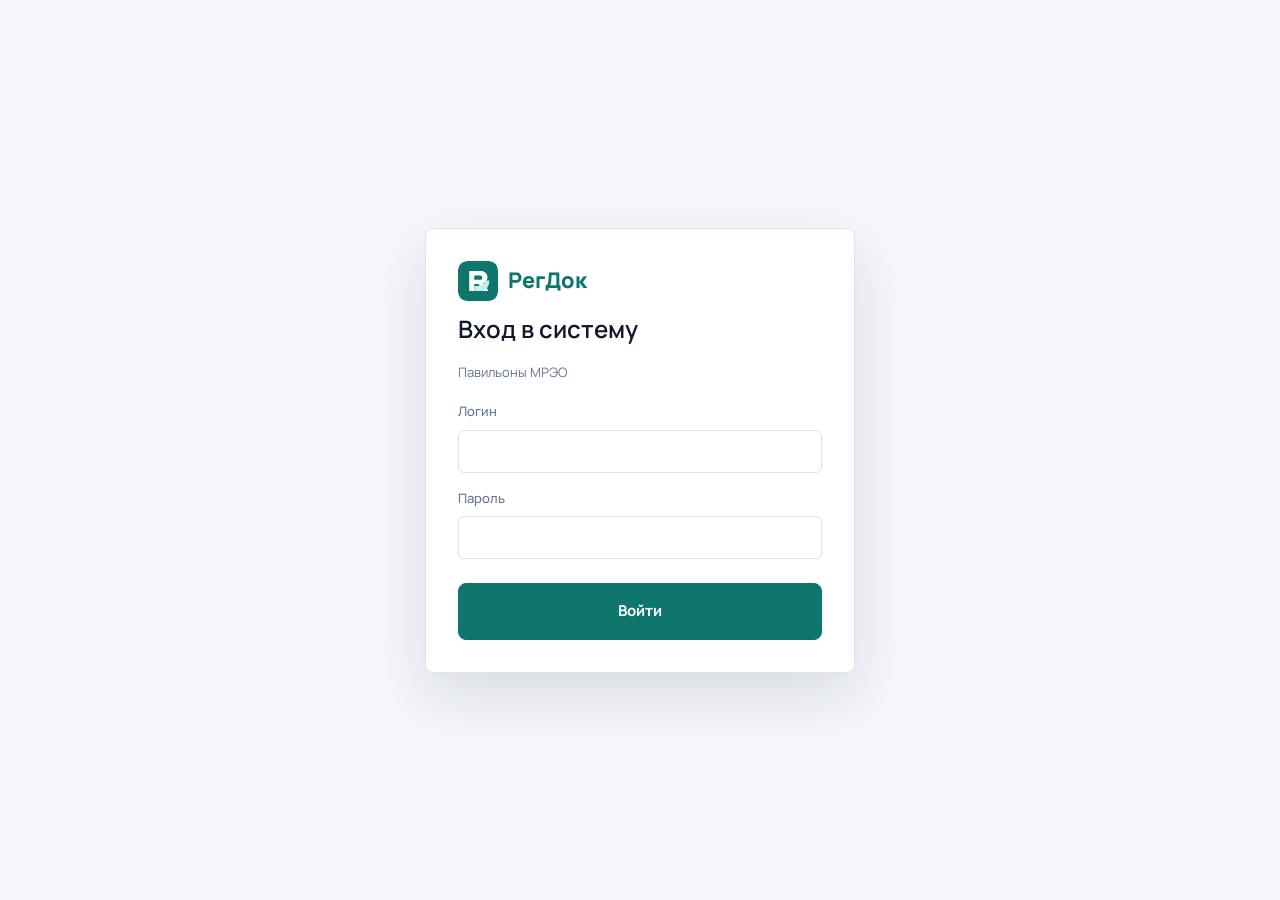
==== commit b5c81bca: "style: add RegDoc logo assets" ====
--- a/frontend/account.html
+++ b/frontend/account.html
@@ -5,10 +5,11 @@
   <meta name="viewport" content="width=device-width, initial-scale=1">
   <script src="page-auth-guard.js"></script>
   <title>Меню</title>
+  <link rel="icon" href="favicon.svg?v=303-logo" type="image/svg+xml">
   <link rel="preconnect" href="https://fonts.googleapis.com">
   <link rel="preconnect" href="https://fonts.gstatic.com" crossorigin>
   <link href="https://fonts.googleapis.com/css2?family=Manrope:wght@400;500;600;700&family=PT+Serif:wght@400;600&display=swap" rel="stylesheet">
-  <link rel="stylesheet" href="styles.css?v=300-unified-redesign">
+  <link rel="stylesheet" href="styles.css?v=303-logo">
 </head>
 <body>
   <div id="appHeader"></div>
--- a/frontend/styles.css
+++ b/frontend/styles.css
@@ -416,6 +416,28 @@
   gap: var(--space-4);
   flex-wrap: wrap;
 }
+.header__home {
+  display: inline-flex;
+  align-items: center;
+  gap: 10px;
+  color: var(--color-text);
+  text-decoration: none;
+  border-radius: var(--radius-md);
+}
+
+.header__home:hover {
+  color: var(--color-primary);
+}
+
+.header__logo {
+  width: 36px;
+  height: 36px;
+  display: block;
+  flex: 0 0 auto;
+  border-radius: 8px;
+  box-shadow: var(--shadow-sm);
+}
+
 .header--dashboard .header__title {
   margin: 0;
 }
@@ -3581,12 +3603,36 @@
   backdrop-filter: blur(12px);
 }
 
+.app > #appHeader > .header--dashboard {
+  width: 100%;
+  margin: 0 0 16px;
+}
+
 .header__title,
 .card__title,
 .account__content h1,
 .login-card h1 {
   font-family: var(--font-sans);
   letter-spacing: 0;
+}
+
+.login-brand {
+  display: inline-flex;
+  align-items: center;
+  gap: 10px;
+  margin: 0 0 10px;
+  color: var(--color-primary);
+  font-family: var(--font-sans);
+  font-size: 1.35rem;
+  font-weight: 800;
+  letter-spacing: 0;
+}
+
+.login-brand img {
+  width: 40px;
+  height: 40px;
+  border-radius: 9px;
+  box-shadow: var(--shadow-sm);
 }
 
 .header__title {
@@ -4043,3 +4089,392 @@
     grid-template-columns: 1fr;
   }
 }
+
+/* -------------------------------------------------------------------------- */
+/* 31. Mobile hardening layer                                                  */
+/* -------------------------------------------------------------------------- */
+@media (max-width: 900px) {
+  html,
+  body {
+    width: 100%;
+    overflow-x: hidden;
+  }
+
+  .app,
+  .plate-page,
+  .plate-cash-page,
+  .cash-page,
+  .warehouse-page,
+  .admin,
+  .users {
+    width: 100%;
+    max-width: none;
+    min-height: 100svh;
+    padding: 12px;
+  }
+
+  #appHeader + .app,
+  #appHeader + .plate-page,
+  #appHeader + .plate-cash-page,
+  #appHeader + .cash-page,
+  #appHeader + .warehouse-page,
+  #appHeader + .admin,
+  #appHeader + .users {
+    padding-top: 0;
+  }
+
+  .header,
+  .header--dashboard {
+    position: static;
+    width: 100%;
+    margin: 8px 0 12px;
+    padding: 14px;
+    border-radius: var(--radius-lg);
+  }
+
+  .header--dashboard .header__row,
+  .header--dashboard .header__brand,
+  .header__actions {
+    width: 100%;
+    min-width: 0;
+  }
+
+  .header--dashboard .header__row {
+    align-items: flex-start;
+    gap: 12px;
+  }
+
+  .header--dashboard .header__brand {
+    justify-content: space-between;
+    flex-wrap: nowrap;
+  }
+
+  .header__actions {
+    justify-content: space-between;
+    gap: 8px;
+  }
+
+  .header__title {
+    min-width: 0;
+    font-size: 1.12rem;
+    line-height: 1.2;
+  }
+
+  .header__subtitle {
+    font-size: 0.78rem;
+    line-height: 1.35;
+  }
+
+  .header__user-name {
+    max-width: min(48vw, 220px);
+    overflow: hidden;
+    text-overflow: ellipsis;
+    white-space: nowrap;
+  }
+
+  .header__menu-wrap {
+    margin-left: auto;
+  }
+
+  .header__dropdown {
+    position: fixed;
+    top: 66px;
+    left: 12px;
+    right: 12px;
+    width: auto;
+    max-width: none;
+    max-height: calc(100svh - 84px);
+  }
+
+  .main-content--p1,
+  .main-content--p2,
+  .plate-transfer-workspace,
+  .warehouse-grid,
+  .users-grid,
+  .settings-grid,
+  .analytics-toolbar,
+  .plate-cash-toolbar--main,
+  .warehouse-kpi-grid,
+  .kpi-grid {
+    grid-template-columns: 1fr;
+  }
+
+  .work-sidebar {
+    position: static;
+    display: grid;
+    grid-template-columns: 1fr;
+    gap: 12px;
+    padding-bottom: 0;
+  }
+
+  .card,
+  .admin-block,
+  .settings-card,
+  .warehouse-card,
+  .analytics-block,
+  .analytics-card,
+  .plate-transfer-history,
+  .users #listContent,
+  .account__hero,
+  .modal__box {
+    padding: 14px;
+    border-radius: var(--radius-lg);
+  }
+
+  .card__title-row,
+  .analytics-section__header,
+  .warehouse-history-header,
+  .plate-cash-toolbar,
+  .cash-toolbar {
+    align-items: stretch;
+    flex-direction: column;
+  }
+
+  .card__title-row .card__title {
+    width: 100%;
+  }
+
+  .history-menu {
+    width: 100%;
+  }
+
+  .history-menu__trigger {
+    width: 100%;
+    justify-content: center;
+  }
+
+  .history-menu__popover {
+    position: fixed;
+    inset: 76px 12px auto;
+    width: auto;
+    max-height: calc(100svh - 96px);
+  }
+
+  .form-grid,
+  .form-row,
+  .form-row.amounts,
+  .form-grid--wide,
+  .form-grid--dkp {
+    grid-template-columns: 1fr;
+    gap: 12px;
+  }
+
+  .field,
+  .field--full,
+  .mini-field,
+  .mini-field--issued-by,
+  .mini-field--date,
+  .mini-field--code {
+    width: 100%;
+    min-width: 0;
+    max-width: none;
+  }
+
+  .field__input,
+  .field__select,
+  .field__input--series,
+  .field__input--doc-number,
+  .field__input--date,
+  .field__input--division,
+  .field__input--phone {
+    width: 100%;
+    max-width: none;
+    min-height: 44px;
+  }
+
+  .document-group__row,
+  .document-group__row--passport,
+  .vehicle-doc .document-group__row {
+    display: grid;
+    grid-template-columns: 1fr;
+    gap: 12px;
+  }
+
+  .document-group__row--passport .mini-field:nth-child(1),
+  .document-group__row--passport .mini-field:nth-child(2),
+  .document-group__row--passport .mini-field--issued-by,
+  .document-group__row:not(.document-group__row--passport) .mini-field {
+    flex: none;
+    grid-column: auto;
+    width: 100%;
+    min-width: 0;
+    max-width: none;
+  }
+
+  .vehicle-docs,
+  .document-checklist,
+  .plate-cash-kpi {
+    grid-template-columns: 1fr;
+  }
+
+  .plate-option {
+    align-items: stretch;
+    flex-direction: column;
+  }
+
+  .actions,
+  .actions--stacked,
+  .row-actions,
+  .btn-group {
+    display: grid;
+    grid-template-columns: 1fr;
+    width: 100%;
+  }
+
+  .btn,
+  .btn-sm,
+  .cash-date-filter__btn,
+  .history-menu__nav,
+  .plate-cash-kpi .btn {
+    width: 100%;
+    min-height: 44px;
+  }
+
+  .cash-date-filter,
+  .warehouse-history-filter,
+  .analytics-section__controls {
+    display: grid;
+    grid-template-columns: 1fr;
+    width: 100%;
+  }
+
+  .cash-date-filter__input,
+  .warehouse-history-filter input,
+  .analytics-section__controls select {
+    width: 100%;
+    min-height: 44px;
+  }
+
+  .list-pager {
+    justify-content: stretch;
+    gap: 8px;
+    white-space: normal;
+  }
+
+  .list-pager__size,
+  .list-pager__page,
+  .list-pager__range {
+    width: 100%;
+    justify-content: space-between;
+    text-align: left;
+  }
+
+  .list-pager select,
+  .list-pager input {
+    min-height: 40px;
+  }
+
+  .list-pager__btn {
+    flex: 1 1 0;
+    min-width: 0;
+    height: 40px;
+  }
+
+  .data-table-wrap,
+  .analytics-table-wrap,
+  .plate-cash-table-wrap,
+  .cash-table-wrap,
+  .warehouse-history-table-wrap,
+  .admin section,
+  .users #listContent {
+    width: 100%;
+    overflow-x: auto;
+    -webkit-overflow-scrolling: touch;
+  }
+
+  .analytics-table,
+  .plate-cash-table,
+  .warehouse-history-table,
+  .admin table,
+  .users-table {
+    min-width: 680px;
+  }
+
+  .modal {
+    align-items: flex-end;
+    padding: 0;
+  }
+
+  .modal__box {
+    width: 100%;
+    max-width: none;
+    max-height: calc(100svh - 24px);
+    overflow: auto;
+    border-radius: 18px 18px 0 0;
+  }
+}
+
+@media (max-width: 520px) {
+  .app,
+  .plate-page,
+  .plate-cash-page,
+  .cash-page,
+  .warehouse-page,
+  .admin,
+  .users {
+    padding: 8px;
+  }
+
+  .header,
+  .header--dashboard,
+  .card,
+  .admin-block,
+  .settings-card,
+  .warehouse-card,
+  .analytics-block,
+  .analytics-card,
+  .plate-transfer-history,
+  .users #listContent,
+  .account__hero {
+    padding: 12px;
+  }
+
+  .header__actions {
+    display: grid;
+    grid-template-columns: 44px minmax(0, 1fr);
+    align-items: center;
+  }
+
+  .theme-toggle,
+  .header__menu-btn {
+    width: 44px;
+    height: 44px;
+  }
+
+  .header__user-name {
+    max-width: 100%;
+    text-align: center;
+  }
+
+  .header__menu-wrap {
+    justify-self: end;
+  }
+
+  .header__dropdown {
+    top: 60px;
+    left: 8px;
+    right: 8px;
+    max-height: calc(100svh - 72px);
+  }
+
+  .card__title {
+    font-size: 0.98rem;
+  }
+
+  .summary__value--total {
+    font-size: 1.45rem;
+  }
+
+  .plate-table td {
+    grid-template-columns: 92px minmax(0, 1fr);
+    gap: 10px;
+  }
+
+  .analytics-table,
+  .plate-cash-table,
+  .warehouse-history-table,
+  .admin table,
+  .users-table {
+    min-width: 620px;
+  }
+}
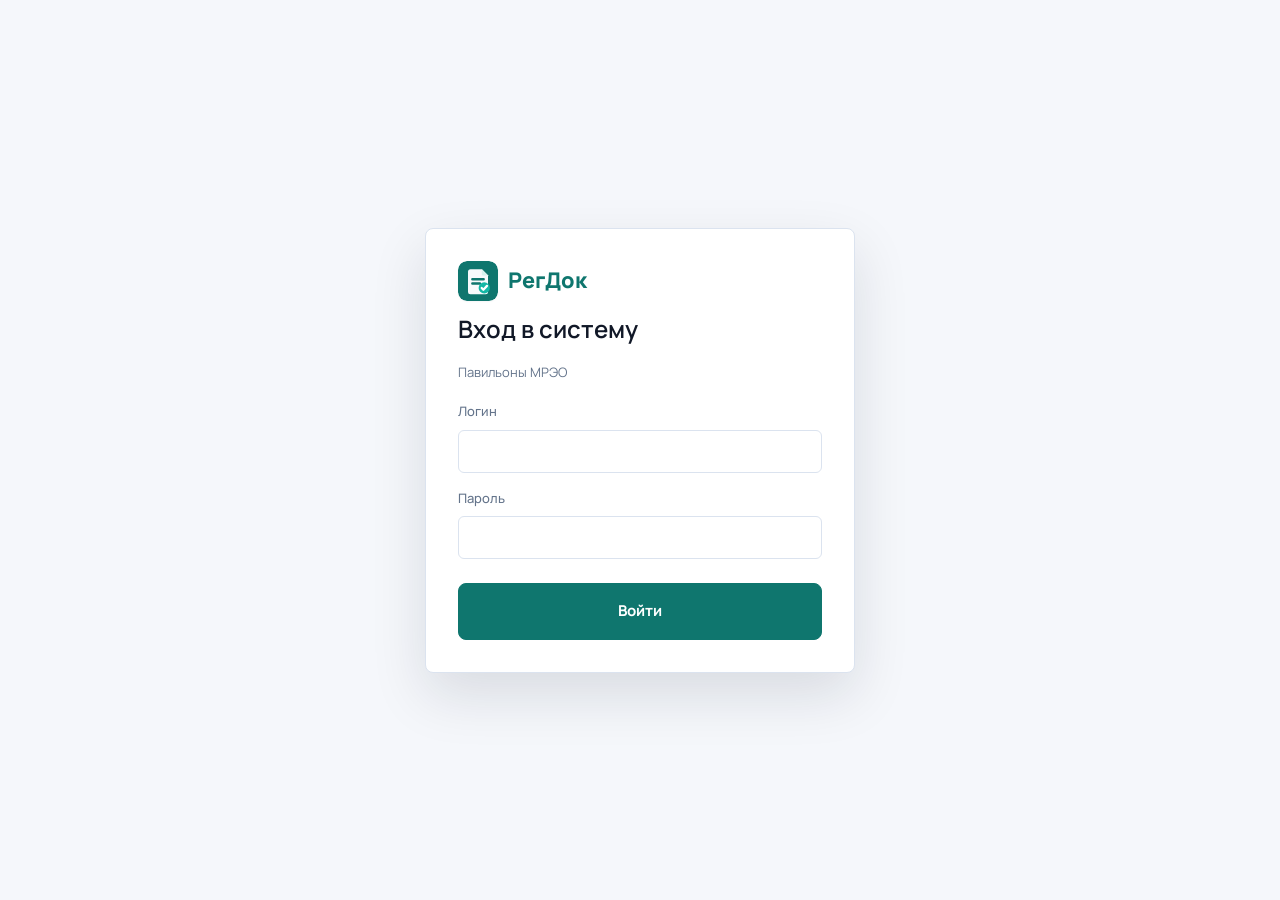
==== commit 2e10619f: "style: replace logo with document mark" ====
--- a/frontend/account.html
+++ b/frontend/account.html
@@ -5,11 +5,15 @@
   <meta name="viewport" content="width=device-width, initial-scale=1">
   <script src="page-auth-guard.js"></script>
   <title>Меню</title>
-  <link rel="icon" href="favicon.svg?v=303-logo" type="image/svg+xml">
+  <link rel="icon" href="favicon.ico?v=304-logo-mark" sizes="any">
+  <link rel="icon" href="favicon.svg?v=304-logo-mark" type="image/svg+xml">
+  <link rel="icon" href="favicon-32.png?v=304-logo-mark" type="image/png" sizes="32x32">
+  <link rel="apple-touch-icon" href="apple-touch-icon.png?v=304-logo-mark">
+  <link rel="mask-icon" href="assets/logo-mask.svg?v=304-logo-mark" color="#0f766e">
   <link rel="preconnect" href="https://fonts.googleapis.com">
   <link rel="preconnect" href="https://fonts.gstatic.com" crossorigin>
   <link href="https://fonts.googleapis.com/css2?family=Manrope:wght@400;500;600;700&family=PT+Serif:wght@400;600&display=swap" rel="stylesheet">
-  <link rel="stylesheet" href="styles.css?v=303-logo">
+  <link rel="stylesheet" href="styles.css?v=304-logo-mark">
 </head>
 <body>
   <div id="appHeader"></div>
